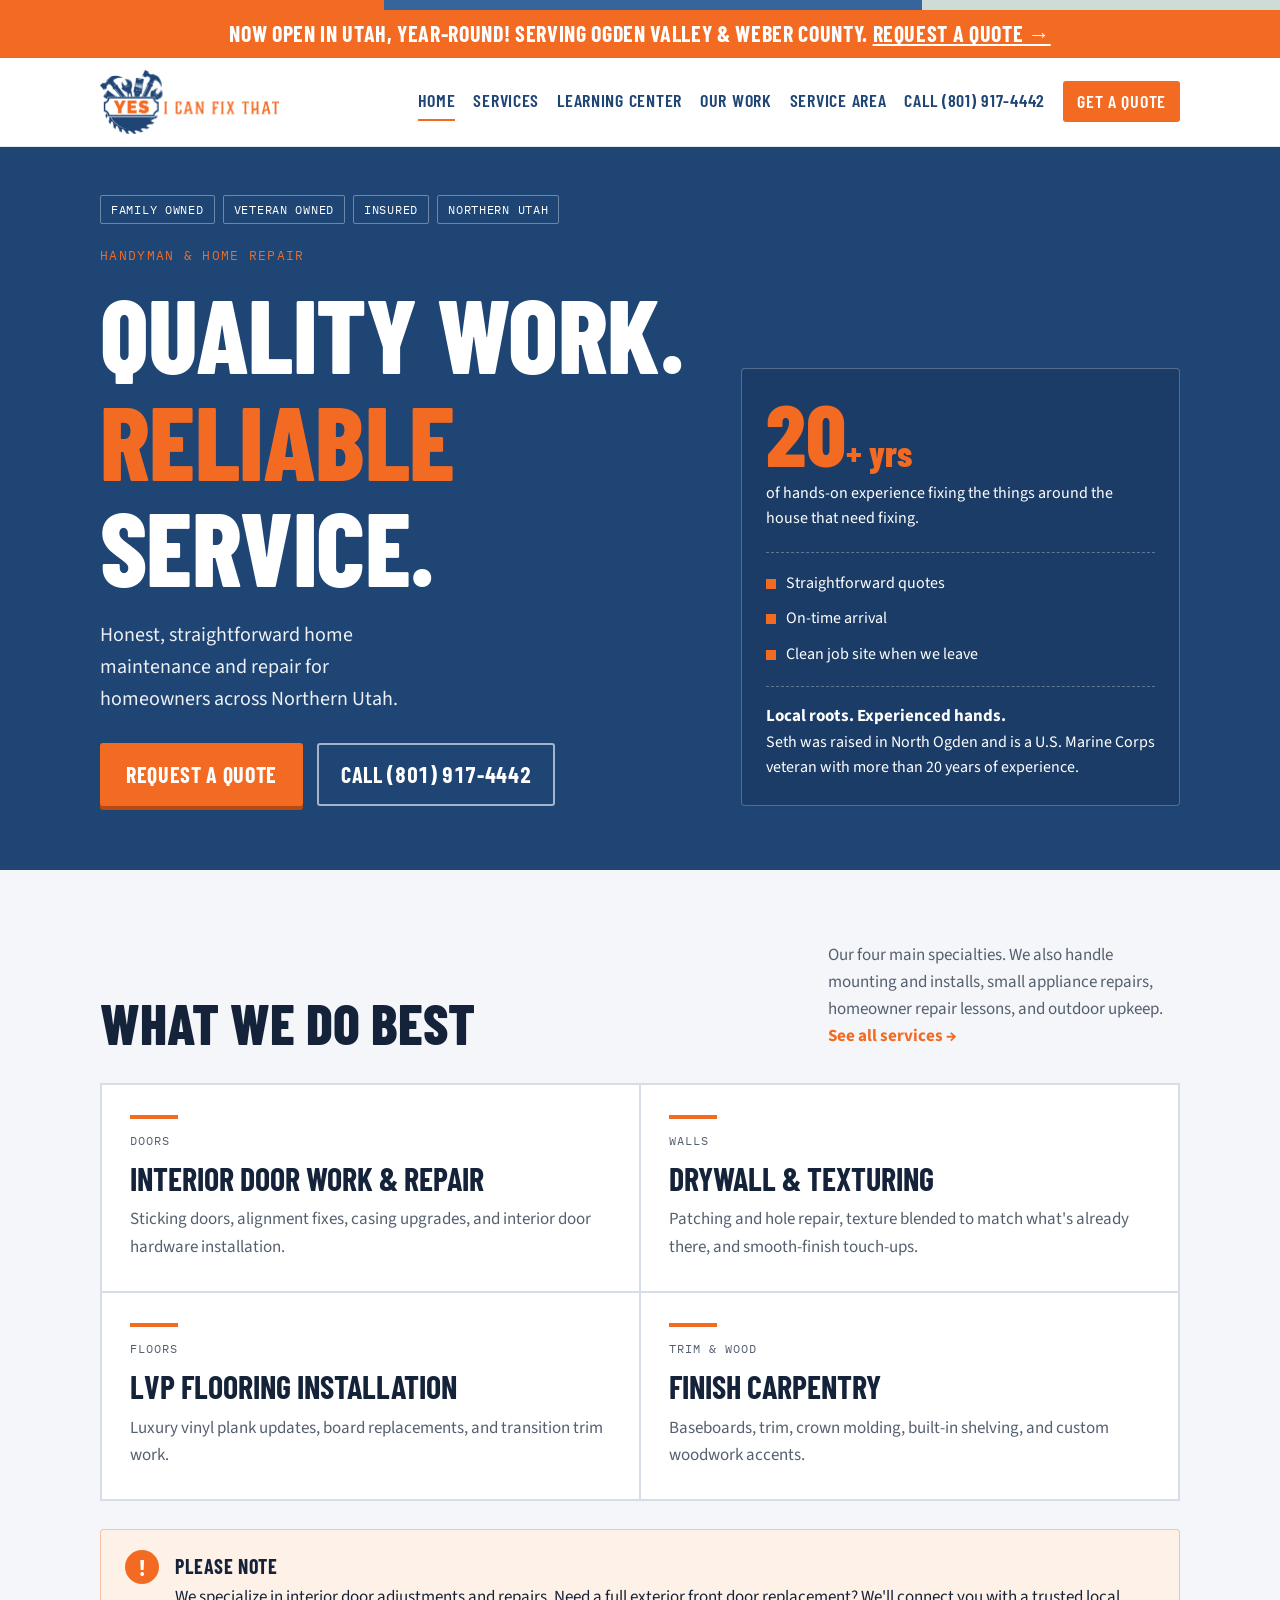
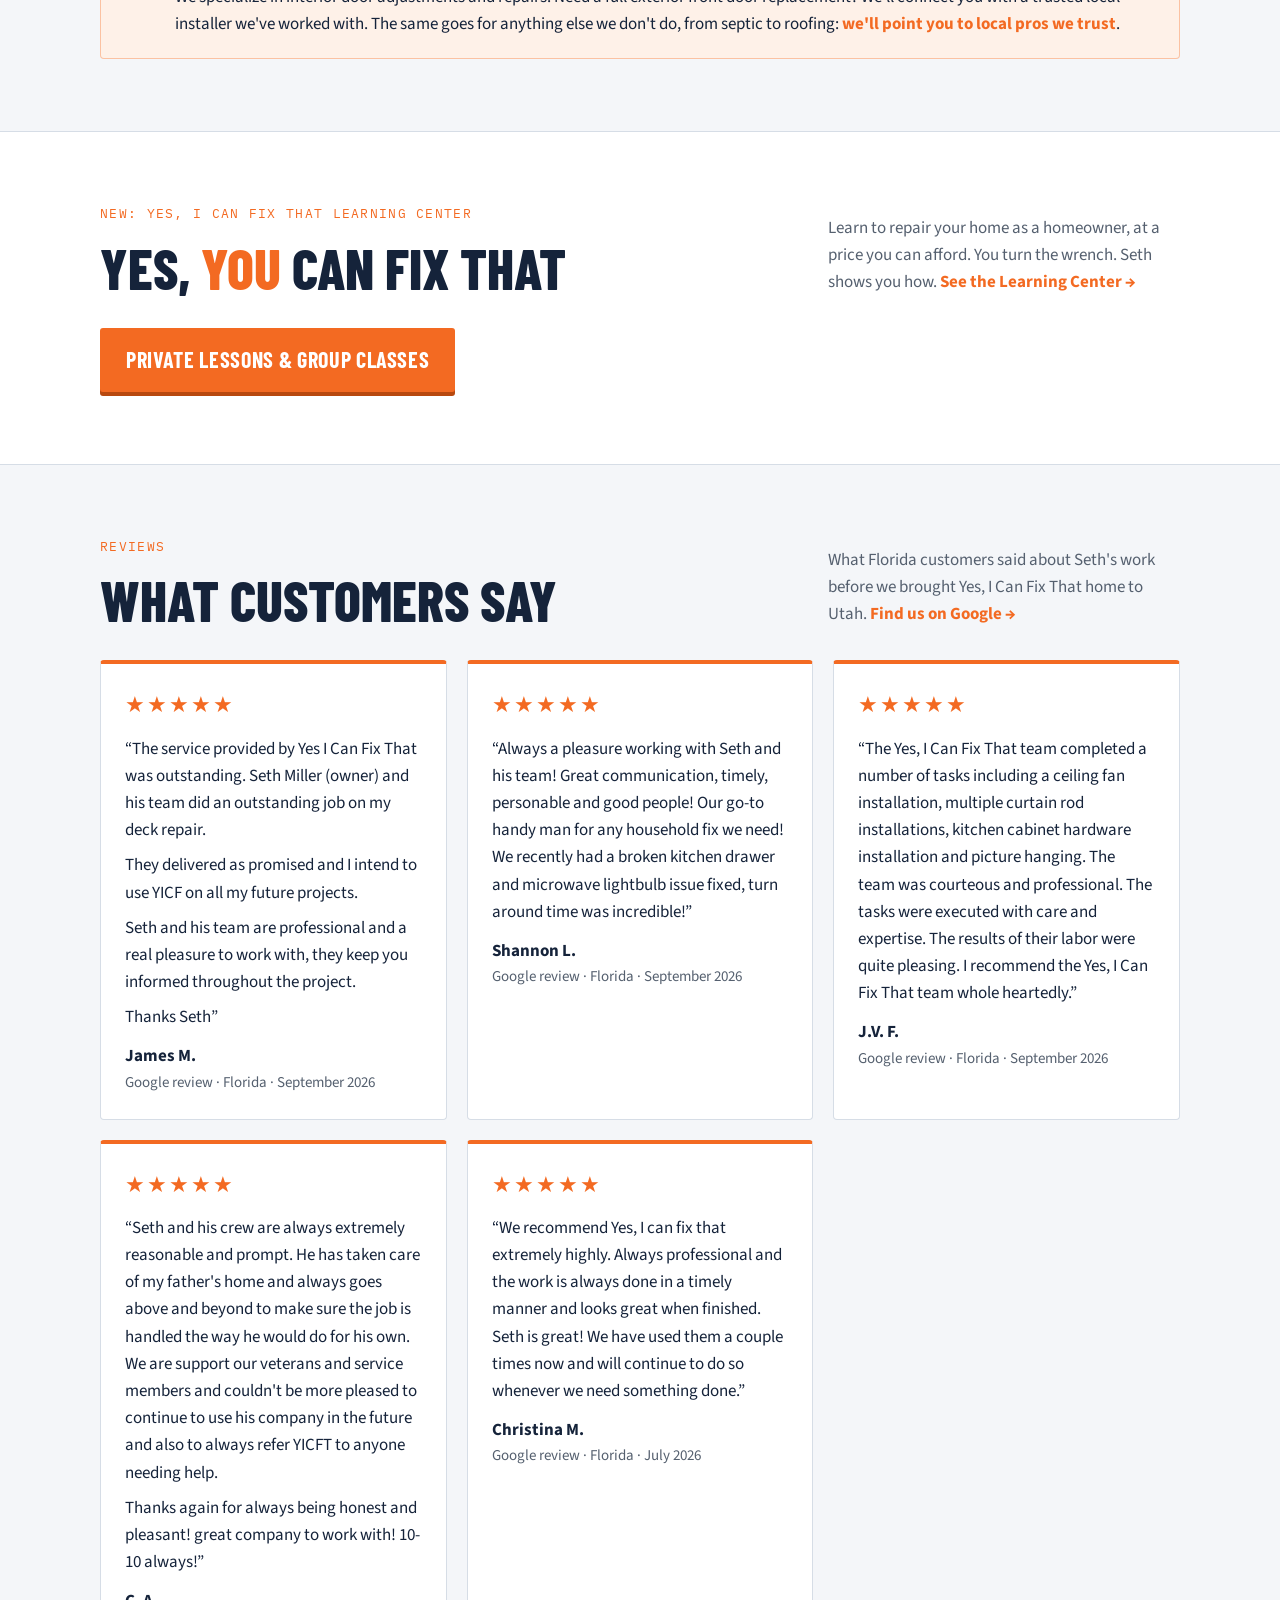
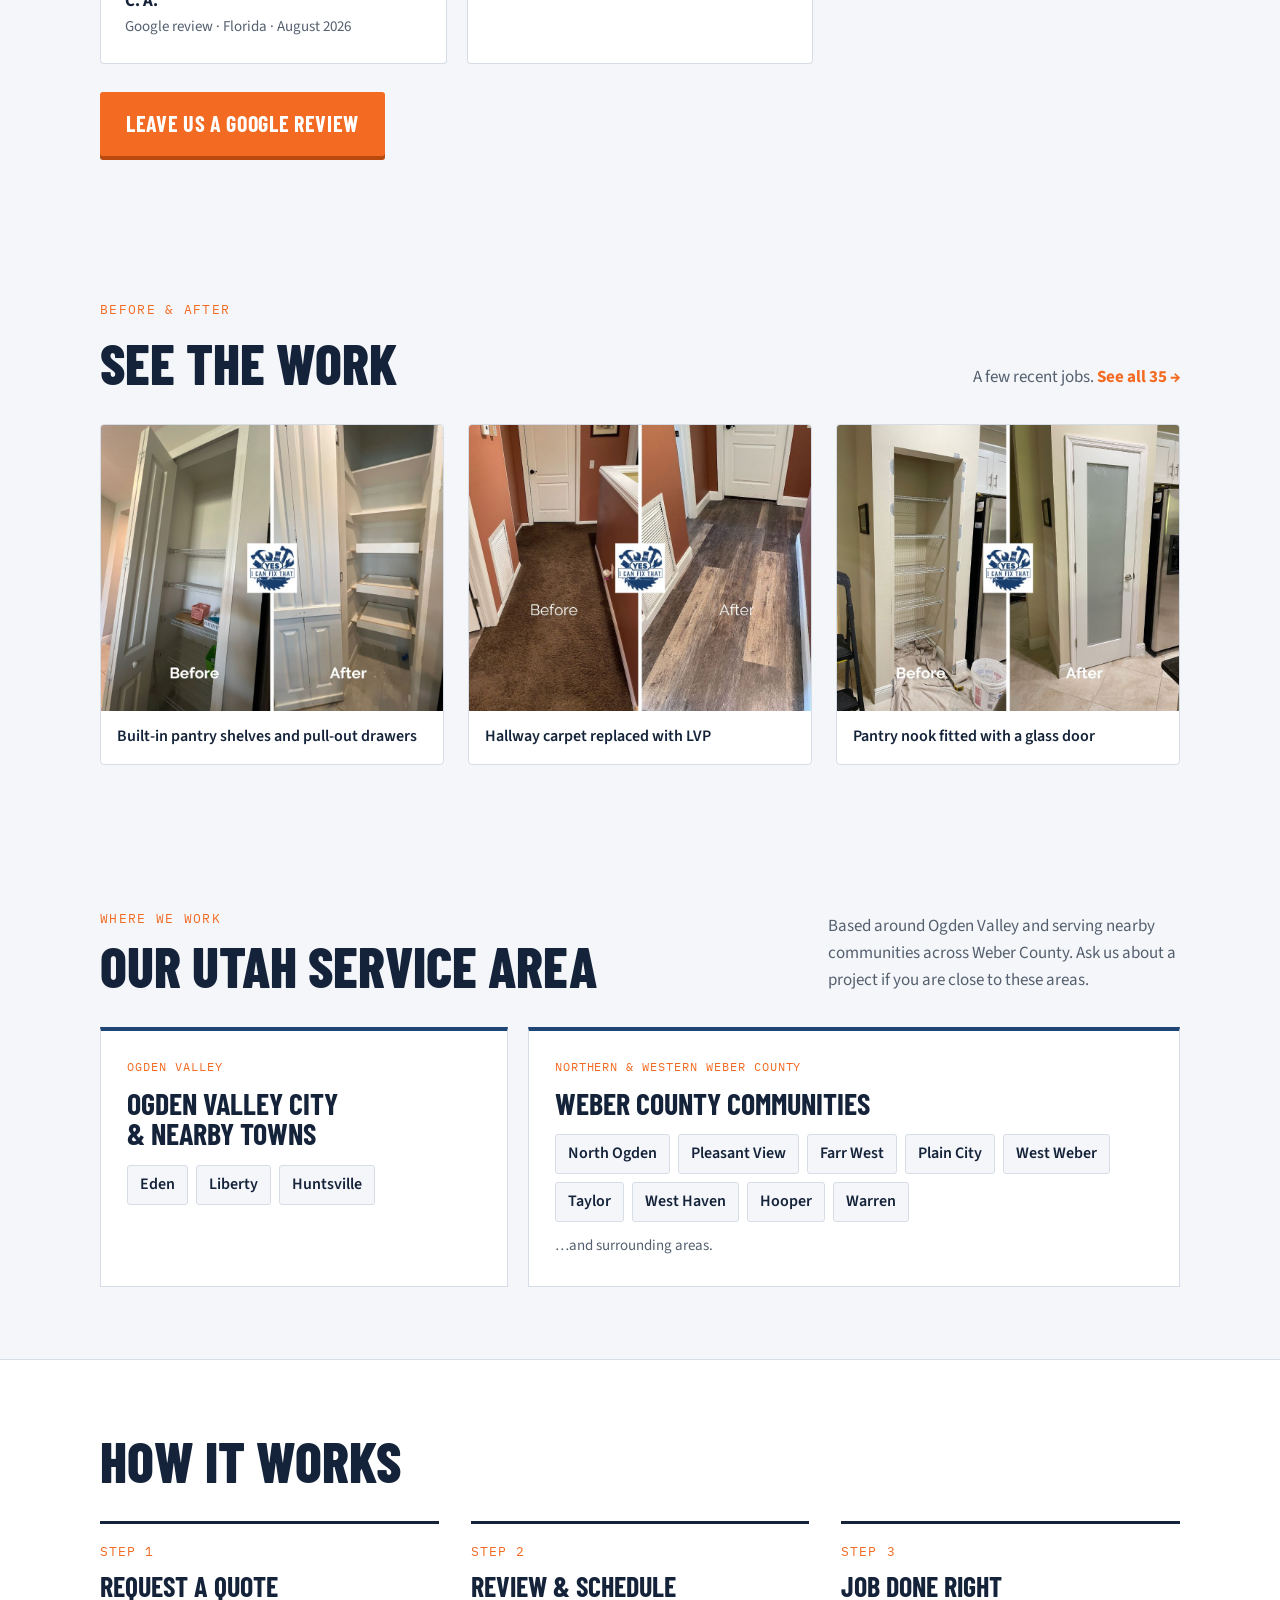
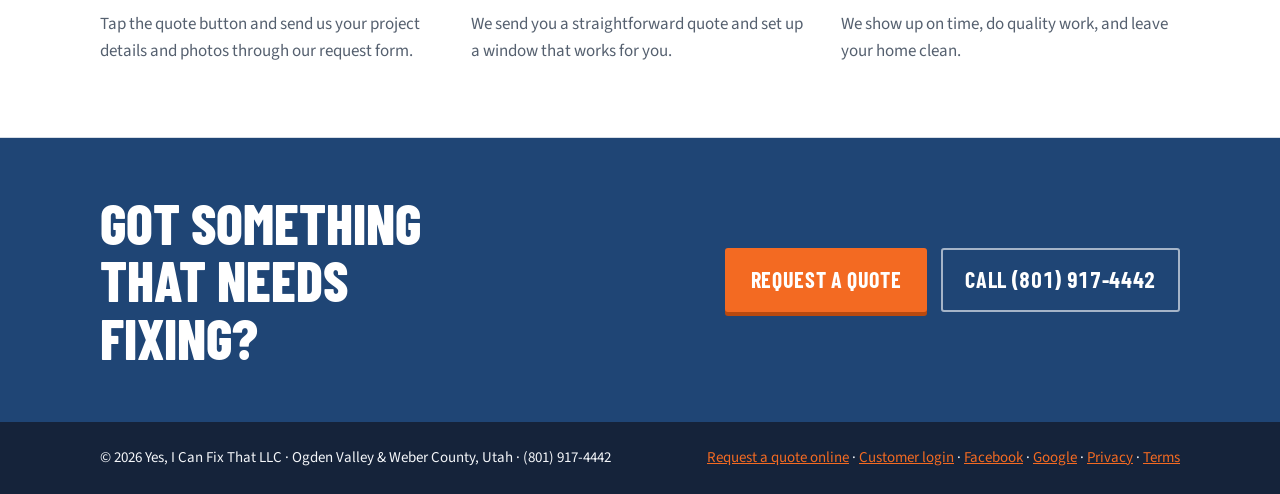
==== index.html @ e8a999c3 "Add files via upload" ====
<!doctype html>
<html lang="en">
<head>
<meta charset="utf-8">
<meta name="viewport" content="width=device-width, initial-scale=1, viewport-fit=cover">
<title>Yes, I Can Fix That | Handyman in Ogden Valley &amp; Weber County, Utah</title>
<meta name="description" content="Family and veteran-owned, insured handyman serving Ogden Valley and northern and western Weber County, Utah. Doors, drywall, LVP and tile, carpentry, installs and repairs. Call (801) 917-4442.">
<meta property="og:type" content="website">
<meta property="og:title" content="Yes, I Can Fix That | Handyman in Ogden Valley &amp; Weber County, Utah">
<meta property="og:description" content="Family and veteran-owned, insured handyman serving Ogden Valley and northern and western Weber County, Utah. Doors, drywall, LVP and tile, carpentry, installs and repairs. Call (801) 917-4442.">
<meta property="og:image" content="badge.png">
<meta name="theme-color" content="#1F4575">
<link rel="icon" type="image/png" href="favicon.png">
<link rel="apple-touch-icon" href="apple-touch-icon.png">
<link rel="preconnect" href="https://fonts.googleapis.com">
<link rel="preconnect" href="https://fonts.gstatic.com" crossorigin>
<link rel="stylesheet" href="https://fonts.googleapis.com/css2?family=Barlow+Condensed:wght@600;700;800&family=Source+Sans+3:wght@400;600;700&family=IBM+Plex+Mono:wght@500&display=swap">
<link rel="stylesheet" href="site.css">
<script type="application/ld+json">
{
  "@context": "https://schema.org",
  "@type": "HomeAndConstructionBusiness",
  "name": "Yes, I Can Fix That",
  "description": "Family and veteran-owned, insured handyman and home repair serving Ogden Valley and northern and western Weber County, Utah.",
  "telephone": "+1-801-917-4442",
  "logo": "logo.png",
  "sameAs": ["https://www.facebook.com/profile.php?id=61595063423377", "https://share.google/11J3XdHZNQQ4M2LdC"],
  "areaServed": ["Eden, UT","Liberty, UT","Huntsville, UT","North Ogden, UT","Pleasant View, UT","Farr West, UT","Plain City, UT","West Weber, UT","Taylor, UT","West Haven, UT","Hooper, UT","Warren, UT"]
}
</script>
</head>
<body>
<div class="tape" aria-hidden="true"></div>
<div class="announce" style="background:var(--accent);color:var(--accent-ink);text-align:center;font-family:var(--display);font-weight:700;letter-spacing:.03em;text-transform:uppercase;font-size:clamp(17px,2.4vw,22px);padding:10px 16px;line-height:1.25">
  Now open in Utah, year-round! Serving Ogden Valley &amp; Weber County. <a href="https://yesicanfixthat.github.io/office/request.html" style="color:inherit;white-space:nowrap">Request a quote &rarr;</a>
</div>

<div class="topbar">
  <div class="wrap">
    <a class="brand" href="index.html"><img src="logo.png" alt="Yes, I Can Fix That" width="720" height="258"></a>
    <nav class="nav" aria-label="Main">
      <a href="index.html" aria-current="page">Home</a>
      <a href="services.html">Services</a>
      <a href="learn.html">Learning Center</a>
      <a href="work.html">Our Work</a>
      <a href="#service-area">Service Area</a>
      <a href="tel:+18019174442">Call (801) 917-4442</a>
      <a class="nav-cta" href="https://yesicanfixthat.github.io/office/request.html">Get a Quote</a>
    </nav>
  </div>
</div>

<header class="hero">
  <div class="wrap">
    <div>
      <div class="badges">
        <span class="badge">Family Owned</span>
        <span class="badge">Veteran Owned</span>
        <span class="badge">Insured</span>
        <span class="badge">Northern Utah</span>
      </div>
      <div class="eyebrow">Handyman &amp; Home Repair</div>
      <h1>Quality work. <em>Reliable</em> service.</h1>
      <p class="lede">Honest, straightforward home maintenance and repair for homeowners across Northern Utah.</p>
      <div class="cta-row">
        <a href="https://yesicanfixthat.github.io/office/request.html" class="btn">Request a Quote</a>
        <a class="btn-ghost" href="tel:+18019174442">Call (801) 917-4442</a>
      </div>
    </div>
    <aside class="stat-card">
      <div class="big">20<small>+ yrs</small></div>
      <p>of hands-on experience fixing the things around the house that need fixing.</p>
      <ul>
        <li>Straightforward quotes</li>
        <li>On-time arrival</li>
        <li>Clean job site when we leave</li>
      </ul>
      <p class="bio"><strong>Local roots. Experienced hands.</strong>Seth was raised in North Ogden and is a U.S. Marine Corps veteran with more than 20 years of experience.</p>
    </aside>
  </div>
</header>

<section class="block">
  <div class="wrap">
    <div class="section-head">
      <h2>What we do best</h2>
      <p>Our four main specialties. We also handle mounting and installs, small appliance repairs, homeowner repair lessons, and outdoor upkeep. <a class="text-link" href="services.html">See all services &rarr;</a></p>
    </div>
    <div class="services">
      <article class="service">
        <span class="rule"></span>
        <span class="tag">Doors</span>
        <h3>Interior Door Work &amp; Repair</h3>
        <p>Sticking doors, alignment fixes, casing upgrades, and interior door hardware installation.</p>
      </article>
      <article class="service">
        <span class="rule"></span>
        <span class="tag">Walls</span>
        <h3>Drywall &amp; Texturing</h3>
        <p>Patching and hole repair, texture blended to match what's already there, and smooth-finish touch-ups.</p>
      </article>
      <article class="service">
        <span class="rule"></span>
        <span class="tag">Floors</span>
        <h3>LVP Flooring Installation</h3>
        <p>Luxury vinyl plank updates, board replacements, and transition trim work.</p>
      </article>
      <article class="service">
        <span class="rule"></span>
        <span class="tag">Trim &amp; Wood</span>
        <h3>Finish Carpentry</h3>
        <p>Baseboards, trim, crown molding, built-in shelving, and custom woodwork accents.</p>
      </article>
    </div>

    <div class="note">
      <span class="icon" aria-hidden="true">!</span>
      <div style="min-width:0">
        <strong>Please note</strong>
        We specialize in interior door adjustments and repairs. Need a full exterior front door replacement? We'll connect you with a trusted local installer we've worked with. The same goes for anything else we don't do, from septic to roofing: <a class="text-link" style="white-space:normal" href="services.html#trusted-pros">we'll point you to local pros we trust</a>.
      </div>
    </div>
  </div>
</section>

<section class="block steps-wrap">
  <div class="wrap">
    <div class="section-head">
      <div>
        <div class="eyebrow">New: Yes, I Can Fix That Learning Center</div>
        <h2>Yes, <span style="color:var(--accent)">you</span> can fix that</h2>
      </div>
      <p>Learn to repair your home as a homeowner, at a price you can afford. You turn the wrench. Seth shows you how. <a class="text-link" href="learn.html">See the Learning Center &rarr;</a></p>
    </div>
    <div class="cta-row" style="margin-top:0">
      <a href="learn.html" class="btn">Private Lessons &amp; Group Classes</a>
    </div>
  </div>
</section>

<section class="block" id="reviews">
  <style>
    .reviews{display:grid;grid-template-columns:repeat(auto-fit,minmax(300px,1fr));gap:20px}
    .review{background:var(--surface);border:1px solid var(--line);border-top:4px solid var(--accent);border-radius:4px;padding:24px;display:grid;gap:12px;align-content:start}
    .review .stars{color:var(--accent);font-size:22px;letter-spacing:2px}
    .review blockquote{margin:0;display:grid;gap:8px}
    .review .who{font-weight:700}
    .review .who span{display:block;font-weight:400;font-size:15px;color:var(--muted)}
  </style>
  <div class="wrap">
    <div class="section-head">
      <div>
        <div class="eyebrow">Reviews</div>
        <h2>What customers say</h2>
      </div>
      <p>What Florida customers said about Seth's work before we brought Yes, I Can Fix That home to Utah. <a class="text-link" style="white-space:normal" href="https://share.google/11J3XdHZNQQ4M2LdC" target="_blank" rel="noopener">Find us on Google &rarr;</a></p>
    </div>
    <div class="reviews">
      <article class="review">
        <div class="stars" role="img" aria-label="5 out of 5 stars">&#9733;&#9733;&#9733;&#9733;&#9733;</div>
        <blockquote>
          <p>&ldquo;The service provided by Yes I Can Fix That was outstanding. Seth Miller (owner) and his team did an outstanding job on my deck repair.</p>
          <p>They delivered as promised and I intend to use YICF on all my future projects.</p>
          <p>Seth and his team are professional and a real pleasure to work with, they keep you informed throughout the project.</p>
          <p>Thanks Seth&rdquo;</p>
        </blockquote>
        <div class="who">James M.<span>Google review &middot; Florida &middot; September 2026</span></div>
      </article>
      <article class="review">
        <div class="stars" role="img" aria-label="5 out of 5 stars">&#9733;&#9733;&#9733;&#9733;&#9733;</div>
        <blockquote>
          <p>&ldquo;Always a pleasure working with Seth and his team! Great communication, timely, personable and good people! Our go-to handy man for any household fix we need! We recently had a broken kitchen drawer and microwave lightbulb issue fixed, turn around time was incredible!&rdquo;</p>
        </blockquote>
        <div class="who">Shannon L.<span>Google review &middot; Florida &middot; September 2026</span></div>
      </article>
      <article class="review">
        <div class="stars" role="img" aria-label="5 out of 5 stars">&#9733;&#9733;&#9733;&#9733;&#9733;</div>
        <blockquote>
          <p>&ldquo;The Yes, I Can Fix That team completed a number of tasks including a ceiling fan installation, multiple curtain rod installations, kitchen cabinet hardware installation and picture hanging. The team was courteous and professional. The tasks were executed with care and expertise. The results of their labor were quite pleasing. I recommend the Yes, I Can Fix That team whole heartedly.&rdquo;</p>
        </blockquote>
        <div class="who">J.V. F.<span>Google review &middot; Florida &middot; September 2026</span></div>
      </article>
      <article class="review">
        <div class="stars" role="img" aria-label="5 out of 5 stars">&#9733;&#9733;&#9733;&#9733;&#9733;</div>
        <blockquote>
          <p>&ldquo;Seth and his crew are always extremely reasonable and prompt. He has taken care of my father's home and always goes above and beyond to make sure the job is handled the way he would do for his own. We are support our veterans and service members and couldn't be more pleased to continue to use his company in the future and also to always refer YICFT to anyone needing help.</p>
          <p>Thanks again for always being honest and pleasant! great company to work with! 10-10 always!&rdquo;</p>
        </blockquote>
        <div class="who">C. A.<span>Google review &middot; Florida &middot; August 2026</span></div>
      </article>
      <article class="review">
        <div class="stars" role="img" aria-label="5 out of 5 stars">&#9733;&#9733;&#9733;&#9733;&#9733;</div>
        <blockquote>
          <p>&ldquo;We recommend Yes, I can fix that extremely highly. Always professional and the work is always done in a timely manner and looks great when finished. Seth is great! We have used them a couple times now and will continue to do so whenever we need something done.&rdquo;</p>
        </blockquote>
        <div class="who">Christina M.<span>Google review &middot; Florida &middot; July 2026</span></div>
      </article>
    </div>
    <div class="cta-row"><a class="btn" href="https://g.page/r/CeSg-DtFi0_ZEAI/review" target="_blank" rel="noopener">Leave us a Google review</a></div>
  </div>
</section>

<section class="block work-teaser">
  <div class="wrap">
    <div class="section-head">
      <div>
        <div class="eyebrow">Before &amp; after</div>
        <h2>See the work</h2>
      </div>
      <p>A few recent jobs. <a class="text-link" href="work.html">See all 35 &rarr;</a></p>
    </div>
    <div class="gallery gallery-3">
      <figure class="job"><a href="work.html"><img src="job-14.jpg" alt="Before and after: wire pantry shelves replaced with built-in wood shelves and pull-out drawers" width="940" height="788" loading="lazy"></a><figcaption>Built-in pantry shelves and pull-out drawers</figcaption></figure>
      <figure class="job"><a href="work.html"><img src="job-27.jpg" alt="Before and after: worn hallway carpet replaced with LVP flooring" width="940" height="788" loading="lazy"></a><figcaption>Hallway carpet replaced with LVP</figcaption></figure>
      <figure class="job"><a href="work.html"><img src="job-28.jpg" alt="Before and after: open pantry nook fitted with a frosted glass door" width="940" height="788" loading="lazy"></a><figcaption>Pantry nook fitted with a glass door</figcaption></figure>
    </div>
  </div>
</section>

<section class="block area" id="service-area">
  <div class="wrap">
    <div class="section-head">
      <div>
        <div class="eyebrow">Where we work</div>
        <h2>Our Utah service area</h2>
      </div>
      <p>Based around Ogden Valley and serving nearby communities across Weber County. Ask us about a project if you are close to these areas.</p>
    </div>
    <div class="regions">
      <article class="region">
        <span class="tag">Ogden Valley</span>
        <h3>Ogden Valley City &amp; nearby towns</h3>
        <ul class="towns">
          <li>Eden</li><li>Liberty</li><li>Huntsville</li>
        </ul>
      </article>
      <article class="region">
        <span class="tag">Northern &amp; Western Weber County</span>
        <h3>Weber County communities</h3>
        <ul class="towns">
          <li>North Ogden</li><li>Pleasant View</li><li>Farr West</li><li>Plain City</li><li>West Weber</li><li>Taylor</li><li>West Haven</li><li>Hooper</li><li>Warren</li>
        </ul>
        <p class="more">&hellip;and surrounding areas.</p>
      </article>
    </div>
  </div>
</section>

<section class="block steps-wrap">
  <div class="wrap">
    <div class="section-head">
      <h2>How it works</h2>
    </div>
    <ol class="steps">
      <li>
        <h3>Request a quote</h3>
        <p>Tap the quote button and send us your project details and photos through our request form.</p>
      </li>
      <li>
        <h3>Review &amp; schedule</h3>
        <p>We send you a straightforward quote and set up a window that works for you.</p>
      </li>
      <li>
        <h3>Job done right</h3>
        <p>We show up on time, do quality work, and leave your home clean.</p>
      </li>
    </ol>
  </div>
</section>

<section class="closer">
  <div class="wrap">
    <h2>Got something that needs fixing?</h2>
    <div class="cta-row" style="margin-top:0">
      <a href="https://yesicanfixthat.github.io/office/request.html" class="btn">Request a Quote</a>
      <a class="btn-ghost" href="tel:+18019174442">Call (801) 917-4442</a>
    </div>
  </div>
</section>

<footer>
  <div class="wrap">
    <span>&copy; <span data-year>2026</span> Yes, I Can Fix That LLC &middot; Ogden Valley &amp; Weber County, Utah &middot; (801) 917-4442</span>
    <span><a href="https://yesicanfixthat.github.io/office/request.html">Request a quote online</a> &middot; <a href="https://yesicanfixthat.github.io/office/portal.html">Customer login</a> &middot; <a href="https://www.facebook.com/profile.php?id=61595063423377" target="_blank" rel="noopener">Facebook</a> &middot; <a href="https://share.google/11J3XdHZNQQ4M2LdC" target="_blank" rel="noopener">Google</a> &middot; <a href="privacy.html">Privacy</a> &middot; <a href="terms.html">Terms</a></span>
  </div>
</footer>
<script src="site.js" defer></script>
</body>
</html>
---- site.css ----
/* Yes, I Can Fix That — site styles
   Brand colors: navy #1F4575, orange #F36A22, mid blue #36649D, sage #CEDBD7 */
html { -webkit-text-size-adjust: 100%; }
body { margin: 0; }
img { max-width: 100%; }
[hidden] { display: none !important; }
:root { padding-top: env(safe-area-inset-top, 0px); padding-bottom: env(safe-area-inset-bottom, 0px); }
  :root {
    --bg: #F4F6F9;
    --surface: #FFFFFF;
    --ink: #15233A;
    --muted: #55606F;
    --line: #D6DDE6;
    --spruce: #1F4575;
    --spruce-ink: #FFFFFF;
    --accent: #F36A22;
    --accent-ink: #FFFFFF;
    --tape: #CEDBD7;
    --mid: #36649D;
    --note-bg: #FEF1E8;
    --edge: #1F4575;
    --display: "Barlow Condensed", "Arial Narrow", Arial, sans-serif;
    --body: "Source Sans 3", "Segoe UI", Arial, sans-serif;
    --mono: "IBM Plex Mono", ui-monospace, Menlo, monospace;
  }
  @media (prefers-color-scheme: dark) {
    :root:not([data-theme="light"]) {
      color-scheme: dark;
      --bg: #0F1827; --surface: #16223A; --ink: #E8EDF4; --muted: #A2AEBF;
      --line: #283854; --spruce: #17355C; --spruce-ink: #F4F7FB;
      --accent: #F5813F; --note-bg: #2A1E17; --edge: #F5813F;
    }
  }
  :root[data-theme="dark"] {
    color-scheme: dark;
    --bg: #0F1827; --surface: #16223A; --ink: #E8EDF4; --muted: #A2AEBF;
    --line: #283854; --spruce: #17355C; --spruce-ink: #F4F7FB;
    --accent: #F5813F; --note-bg: #2A1E17; --edge: #F5813F;
  }

  * { box-sizing: border-box; }
  body { background: var(--bg); color: var(--ink); font-family: var(--body); font-size: 17px; line-height: 1.6; }
  .wrap { max-width: 1120px; margin-inline: auto; padding-inline: 20px; }
  h1, h2, h3 { font-family: var(--display); line-height: 1.02; margin: 0; text-wrap: balance; }
  p { margin: 0; }
  a { color: inherit; }
  a:focus-visible, .btn:focus-visible { outline: 3px solid var(--accent); outline-offset: 3px; }

  /* Tape measure strip */
  .tape {
    height: 10px;
    background: linear-gradient(90deg, var(--accent) 0 30%, var(--mid) 30% 72%, var(--tape) 72% 100%);
  }

  /* Top bar */
  .topbar { background: var(--spruce); color: var(--spruce-ink); }
  .topbar .wrap { display: flex; align-items: center; justify-content: space-between; gap: 16px; padding-block: 14px; flex-wrap: wrap; }
  .brand { font-family: var(--display); font-weight: 800; font-size: 26px; letter-spacing: .01em; text-transform: uppercase; }
  .brand span { color: var(--accent); }
  .badges { display: flex; gap: 8px; flex-wrap: wrap; }
  .badge { font-family: var(--mono); font-size: 12px; letter-spacing: .06em; text-transform: uppercase; border: 1px solid color-mix(in srgb, var(--spruce-ink) 35%, transparent); padding: 4px 10px; border-radius: 2px; }

  /* Hero */
  .hero { background: var(--spruce); color: var(--spruce-ink); padding-block: 48px 64px; }
  .hero .wrap { display: grid; grid-template-columns: 1.35fr 1fr; gap: 48px; align-items: end; }
  .eyebrow { font-family: var(--mono); font-size: 13px; letter-spacing: .1em; text-transform: uppercase; color: var(--accent); margin-bottom: 14px; }
  .hero h1 { font-size: clamp(52px, 9vw, 104px); font-weight: 800; text-transform: uppercase; letter-spacing: -.005em; }
  .hero h1 em { font-style: normal; color: var(--accent); }
  .hero .lede { font-size: 20px; max-width: 34ch; margin-top: 20px; opacity: .92; }
  .cta-row { display: flex; gap: 14px; flex-wrap: wrap; margin-top: 28px; align-items: center; }
  .btn { display: inline-block; background: var(--accent); color: var(--accent-ink); font-family: var(--display); font-weight: 700; font-size: 22px; letter-spacing: .03em; text-transform: uppercase; padding: 14px 26px; text-decoration: none; border-radius: 3px; box-shadow: 0 4px 0 #B8490F; transition: transform .12s, box-shadow .12s; }
  .btn:hover { transform: translateY(2px); box-shadow: 0 2px 0 #B8490F; }
  .cta-note { font-size: 15px; opacity: .8; }

  .stat-card { border: 1px solid color-mix(in srgb, var(--spruce-ink) 25%, transparent); padding: 24px; border-radius: 4px; background: color-mix(in srgb, #000 12%, transparent); }
  .stat-card .big { font-family: var(--display); font-size: 88px; font-weight: 800; line-height: .9; color: var(--accent); }
  .stat-card .big small { font-size: 36px; }
  .stat-card p { margin-top: 8px; font-size: 16px; }
  .stat-card ul { list-style: none; padding: 0; margin: 20px 0 0; display: grid; gap: 10px; border-top: 1px dashed color-mix(in srgb, var(--spruce-ink) 30%, transparent); padding-top: 18px; }
  .stat-card li { display: flex; gap: 10px; align-items: baseline; font-size: 16px; }
  .stat-card li::before { content: ""; width: 10px; height: 10px; background: var(--accent); flex: none; transform: translateY(1px); }

  /* Sections */
  section.block { padding-block: 72px; }
  .section-head { display: flex; justify-content: space-between; align-items: end; gap: 24px; flex-wrap: wrap; margin-bottom: 32px; }
  .section-head h2 { font-size: clamp(38px, 5vw, 56px); font-weight: 800; text-transform: uppercase; }
  .section-head p { color: var(--muted); max-width: 44ch; }

  .services { display: grid; grid-template-columns: repeat(2, 1fr); gap: 2px; background: var(--line); border: 2px solid var(--line); }
  .service { background: var(--surface); padding: 30px 28px; display: grid; gap: 12px; align-content: start; }
  .service .tag { font-family: var(--mono); font-size: 12px; letter-spacing: .08em; text-transform: uppercase; color: var(--muted); }
  .service h3 { font-size: 32px; font-weight: 700; text-transform: uppercase; }
  .service p { color: var(--muted); }
  .service .rule { height: 4px; width: 48px; background: var(--accent); }

  .note { margin-top: 28px; display: flex; gap: 16px; align-items: flex-start; background: var(--note-bg); padding: 20px 24px; border-radius: 4px; border: 1px solid color-mix(in srgb, var(--accent) 35%, transparent); }
  .note strong { font-family: var(--display); font-size: 20px; text-transform: uppercase; letter-spacing: .03em; display: block; margin-bottom: 2px; }
  .note .icon { flex: none; width: 34px; height: 34px; border-radius: 50%; background: var(--accent); color: var(--accent-ink); display: grid; place-items: center; font-family: var(--display); font-weight: 800; font-size: 22px; }

  /* Service area */
  .area { padding-top: 0; }
  .area .eyebrow { margin-bottom: 8px; }
  .regions { display: grid; grid-template-columns: 1fr 1.6fr; gap: 20px; }
  .region { background: var(--surface); border: 1px solid var(--line); border-top: 4px solid var(--edge); padding: 26px 26px 28px; display: grid; gap: 12px; align-content: start; }
  .region .tag { font-family: var(--mono); font-size: 12px; letter-spacing: .08em; text-transform: uppercase; color: var(--accent); }
  .region h3 { font-size: 30px; font-weight: 700; text-transform: uppercase; }
  .towns { list-style: none; padding: 0; margin: 4px 0 0; display: flex; flex-wrap: wrap; gap: 8px; }
  .towns li { font-weight: 600; font-size: 16px; padding: 6px 12px; border: 1px solid var(--line); background: var(--bg); border-radius: 3px; }
  .region .more { color: var(--muted); font-size: 15px; }
  @media (max-width: 820px) { .regions { grid-template-columns: 1fr; } }

  /* Steps */
  .steps-wrap { background: var(--surface); border-block: 1px solid var(--line); }
  .steps { list-style: none; padding: 0; margin: 0; display: grid; grid-template-columns: repeat(3, 1fr); gap: 32px; counter-reset: step; }
  .steps li { counter-increment: step; display: grid; gap: 10px; align-content: start; border-top: 3px solid var(--ink); padding-top: 18px; }
  .steps li::before { content: "Step " counter(step); font-family: var(--mono); font-size: 13px; letter-spacing: .08em; text-transform: uppercase; color: var(--accent); }
  .steps h3 { font-size: 28px; font-weight: 700; text-transform: uppercase; }
  .steps p { color: var(--muted); }

  /* Closing CTA */
  .closer { background: var(--spruce); color: var(--spruce-ink); }
  .closer .wrap { display: flex; justify-content: space-between; align-items: center; gap: 24px; flex-wrap: wrap; padding-block: 56px; }
  .closer h2 { font-size: clamp(36px, 5vw, 56px); font-weight: 800; text-transform: uppercase; max-width: 16ch; }

  footer { background: var(--ink); color: var(--bg); font-size: 15px; }
  footer .wrap { display: flex; justify-content: space-between; gap: 16px; flex-wrap: wrap; padding-block: 24px; }
  footer a { color: var(--accent); }

  @media (max-width: 820px) {
    .hero .wrap { grid-template-columns: 1fr; gap: 32px; }
    .services { grid-template-columns: 1fr; }
    .steps { grid-template-columns: 1fr; gap: 28px; }
    section.block { padding-block: 52px; }
  }
  @media (prefers-reduced-motion: reduce) { .btn { transition: none; } }

  /* Nav */
  .brand { text-decoration: none; color: var(--spruce-ink); }
  .nav { display: flex; gap: 6px 22px; align-items: center; flex-wrap: wrap; font-family: var(--display); font-weight: 600; font-size: 19px; letter-spacing: .04em; text-transform: uppercase; }
  .nav a { text-decoration: none; opacity: .85; padding-block: 4px; border-bottom: 2px solid transparent; }
  .nav a:hover, .nav a[aria-current="page"] { opacity: 1; border-bottom-color: var(--accent); }
  .nav .nav-cta { background: var(--accent); color: var(--accent-ink); opacity: 1; padding: 6px 14px; border-radius: 3px; border-bottom: 0; }
  .hero .badges { margin-bottom: 22px; }
  .text-link { color: var(--accent); font-weight: 700; text-decoration: none; white-space: nowrap; }
  .text-link:hover { text-decoration: underline; }
  @media (max-width: 560px) { .nav { font-size: 17px; gap: 4px 16px; } }

  /* Services page */
  .page-hero { background: var(--spruce); color: var(--spruce-ink); padding-block: 44px 52px; }
  .page-hero h1 { font-size: clamp(48px, 8vw, 88px); font-weight: 800; text-transform: uppercase; }
  .page-hero .lede { font-size: 19px; max-width: 52ch; margin-top: 16px; opacity: .92; }
  .jump { display: flex; flex-wrap: wrap; gap: 10px; margin-top: 26px; }
  .jump a { font-family: var(--mono); font-size: 13px; letter-spacing: .06em; text-transform: uppercase; text-decoration: none; padding: 7px 12px; border: 1px solid color-mix(in srgb, var(--spruce-ink) 35%, transparent); border-radius: 3px; }
  .jump a:hover { border-color: var(--accent); color: var(--accent); }

  .svc { display: grid; grid-template-columns: 220px 1fr; gap: 40px; padding-block: 48px; border-bottom: 1px solid var(--line); scroll-margin-top: 16px; }
  .svc:last-of-type { border-bottom: 0; }
  .svc-label { display: grid; gap: 8px; align-content: start; }
  .svc-label .num { font-family: var(--display); font-weight: 800; font-size: 44px; text-transform: uppercase; line-height: .9; color: var(--accent); }
  .svc-label .tag { font-family: var(--mono); font-size: 12px; letter-spacing: .08em; text-transform: uppercase; color: var(--muted); }
  .svc-body { display: grid; gap: 16px; }
  .svc-body h2 { font-size: clamp(34px, 4.5vw, 48px); font-weight: 800; text-transform: uppercase; }
  .svc-body > p { color: var(--muted); max-width: 60ch; font-size: 18px; }
  .checklist { list-style: none; padding: 0; margin: 4px 0 0; display: grid; grid-template-columns: repeat(2, minmax(0, 1fr)); gap: 10px 28px; }
  .checklist li { display: flex; gap: 12px; align-items: baseline; padding-block: 10px; border-top: 1px dashed var(--line); font-weight: 600; }
  .checklist li::before { content: ""; width: 10px; height: 10px; background: var(--accent); flex: none; transform: translateY(1px); }
  .svc-cta { justify-self: start; margin-top: 6px; }
  .svc-cta a { color: var(--accent); font-weight: 700; text-decoration: none; }
  .svc-cta a:hover { text-decoration: underline; }
  @media (max-width: 820px) {
    .svc { grid-template-columns: 1fr; gap: 16px; padding-block: 40px; }
    .svc-label { grid-auto-flow: column; justify-content: start; align-items: baseline; gap: 14px; }
    .svc-label .num { font-size: 36px; }
    .checklist { grid-template-columns: 1fr; }
  }
  .pill { justify-self: start; font-family: var(--mono); font-size: 11px; letter-spacing: .08em; text-transform: uppercase; background: var(--spruce); color: var(--spruce-ink); padding: 4px 8px; border-radius: 2px; }

  .btn-ghost { display: inline-block; font-family: var(--display); font-weight: 700; font-size: 22px; letter-spacing: .03em; text-transform: uppercase; padding: 12px 22px; border: 2px solid color-mix(in srgb, var(--spruce-ink) 60%, transparent); border-radius: 3px; text-decoration: none; color: var(--spruce-ink); font-variant-numeric: tabular-nums; }
  .btn-ghost:hover { border-color: var(--accent); }
  .stat-card .bio { margin-top: 18px; padding-top: 16px; border-top: 1px dashed color-mix(in srgb, var(--spruce-ink) 30%, transparent); font-size: 16px; }
  .stat-card .bio strong { display: block; font-size: 17px; }

  /* White brand header (fixed white in both themes so the logo reads) */
  .topbar { background: #FFFFFF; color: #1F4575; border-bottom: 1px solid #E3E8EF; }
  .topbar .wrap { padding-block: 12px; }
  .brand img { display: block; height: 64px; width: auto; max-width: 100%; }
  .topbar .nav a { color: #1F4575; opacity: 1; }
  .topbar .nav a:hover, .topbar .nav a[aria-current="page"] { border-bottom-color: #F36A22; }
  .topbar .nav .nav-cta { background: #F36A22; color: #FFFFFF; }
  @media (max-width: 560px) { .brand img { height: 48px; } }

  /* Our Work gallery */
  .work-main { padding-block: 40px 72px; }
  .filters { display: flex; flex-wrap: wrap; gap: 8px; margin-bottom: 28px; }
  .filter { font-family: var(--display); font-weight: 600; font-size: 18px; letter-spacing: .03em; text-transform: uppercase; padding: 8px 14px; border: 1px solid var(--line); background: var(--surface); color: var(--ink); border-radius: 3px; cursor: pointer; }
  .filter:hover { border-color: var(--accent); }
  .filter[aria-pressed="true"] { background: var(--spruce); border-color: var(--spruce); color: var(--spruce-ink); }
  .filter:focus-visible, .job-open:focus-visible { outline: 3px solid var(--accent); outline-offset: 3px; }
  .gallery { display: grid; grid-template-columns: repeat(auto-fill, minmax(300px, 1fr)); gap: 24px; }
  .gallery-3 { grid-template-columns: repeat(3, minmax(0, 1fr)); }
  .job { margin: 0; background: var(--surface); border: 1px solid var(--line); border-radius: 4px; overflow: hidden; display: grid; }
  .job img { display: block; width: 100%; height: auto; }
  .job-open { all: unset; cursor: zoom-in; display: block; }
  .job figcaption { padding: 14px 16px 16px; font-weight: 600; font-size: 16px; line-height: 1.4; display: grid; gap: 4px; }
  .job-tag { font-family: var(--mono); font-weight: 500; font-size: 11px; letter-spacing: .08em; text-transform: uppercase; color: var(--accent); }
  .work-teaser { padding-top: 0; }
  .viewer { border: 0; padding: 0; background: transparent; max-width: min(1100px, 94vw); }
  .viewer::backdrop { background: rgba(10, 18, 30, .85); }
  .viewer img { display: block; max-width: 100%; max-height: 82vh; margin: auto; border-radius: 4px; }
  .viewer p { color: #fff; text-align: center; font-weight: 600; margin-top: 12px; }
  .viewer-close { position: absolute; top: 6px; right: 10px; width: 40px; height: 40px; border-radius: 50%; border: 0; background: #F36A22; color: #fff; font-size: 26px; line-height: 1; cursor: pointer; }
  .viewer form { margin: 0; }
  @media (max-width: 820px) { .gallery-3 { grid-template-columns: 1fr; } }
  .job img { aspect-ratio: 940 / 788; object-fit: cover; object-position: center; }
  .viewer img { aspect-ratio: auto; object-fit: contain; }
  .nav { gap: 6px 18px; font-size: 18px; }
  @media (min-width: 1100px) { .topbar .wrap { flex-wrap: nowrap; } }
  .job-tall { grid-row: span 2; }
  .job-tall img { aspect-ratio: 940 / 1584; }
  #gallery { grid-auto-flow: dense; }
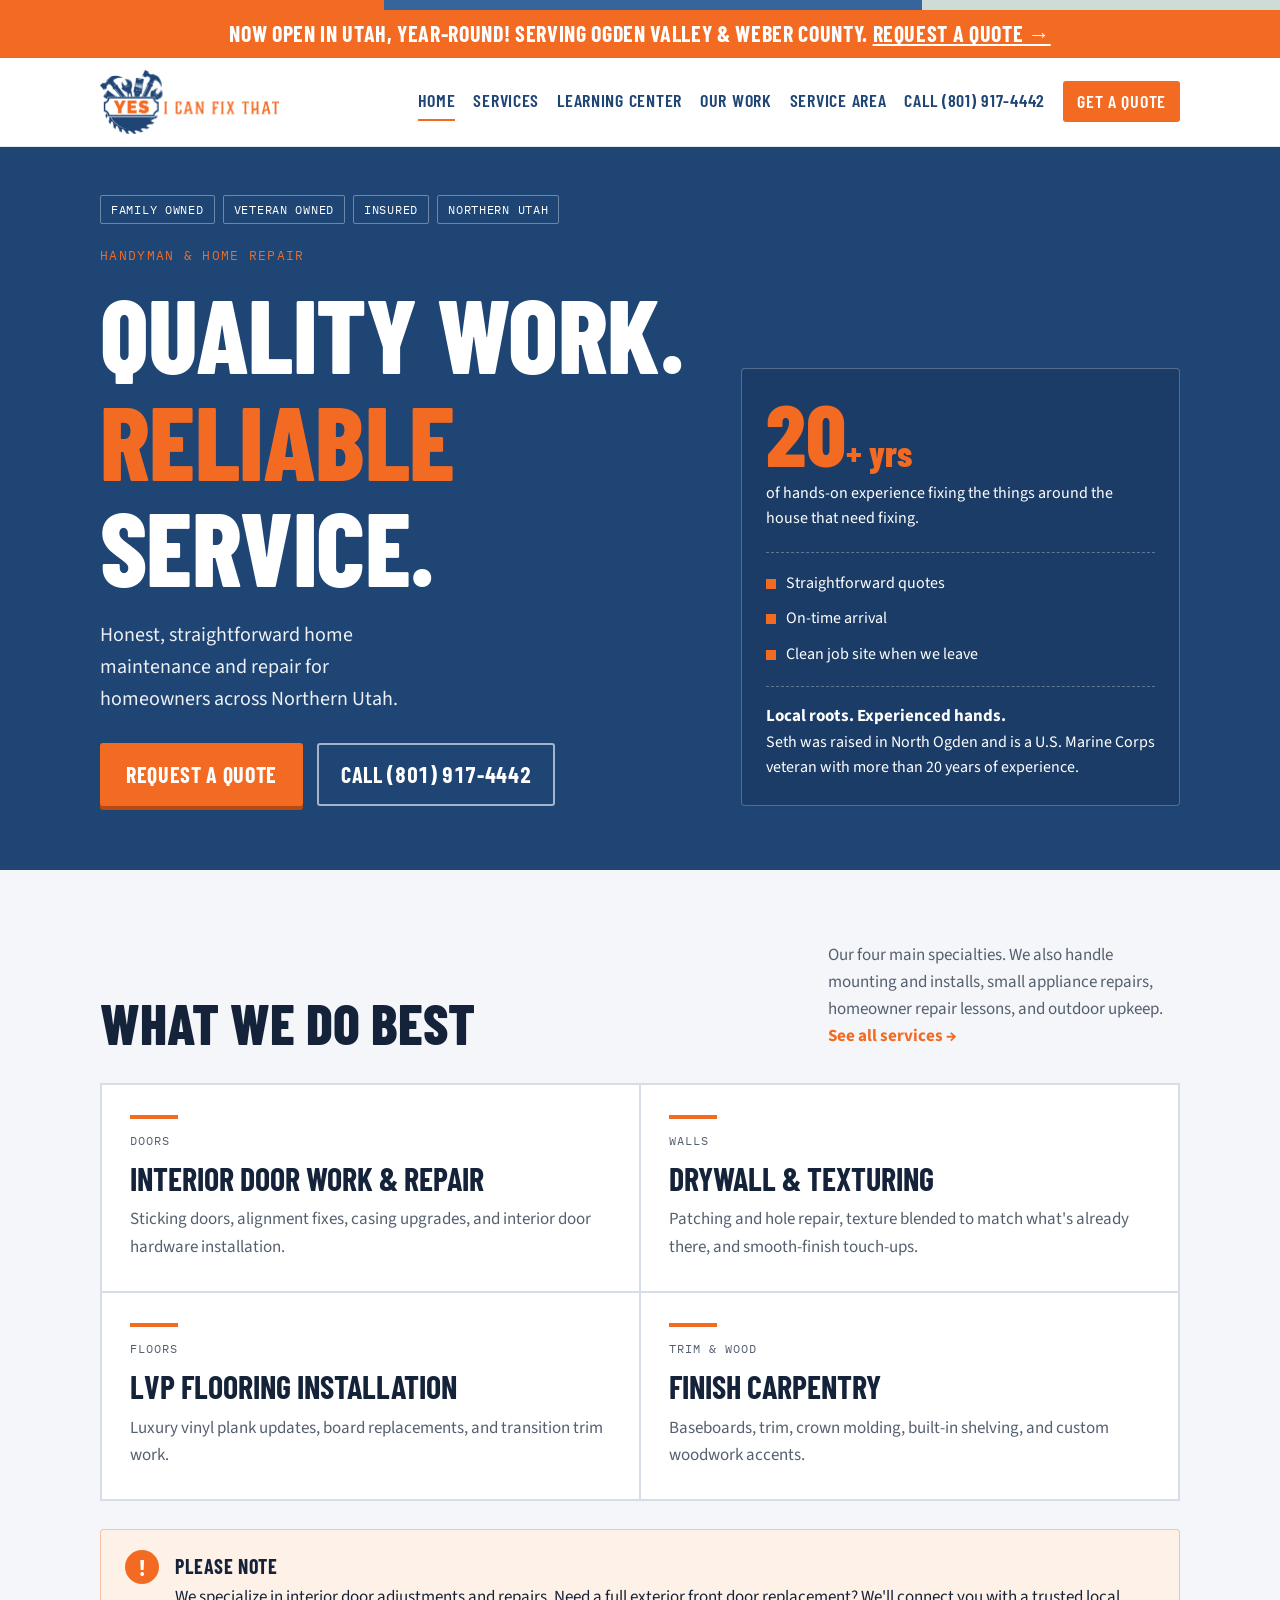
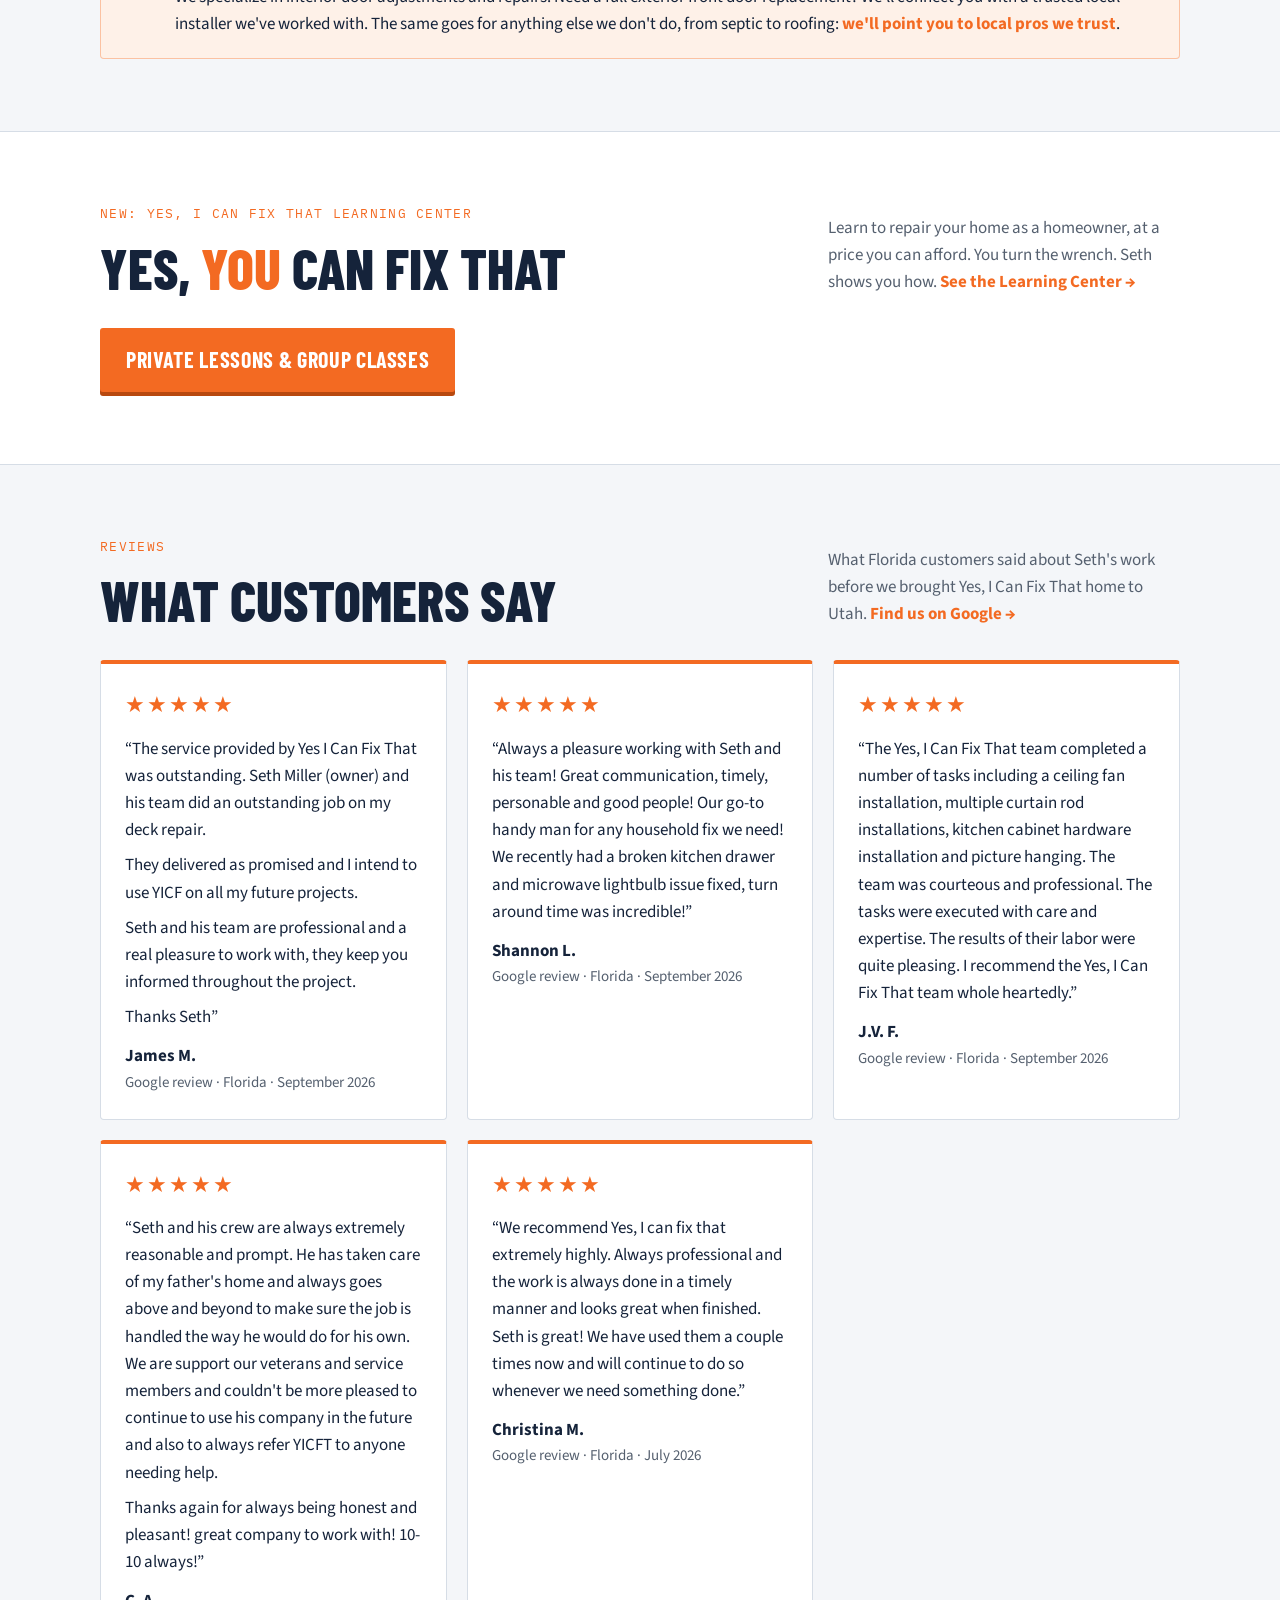
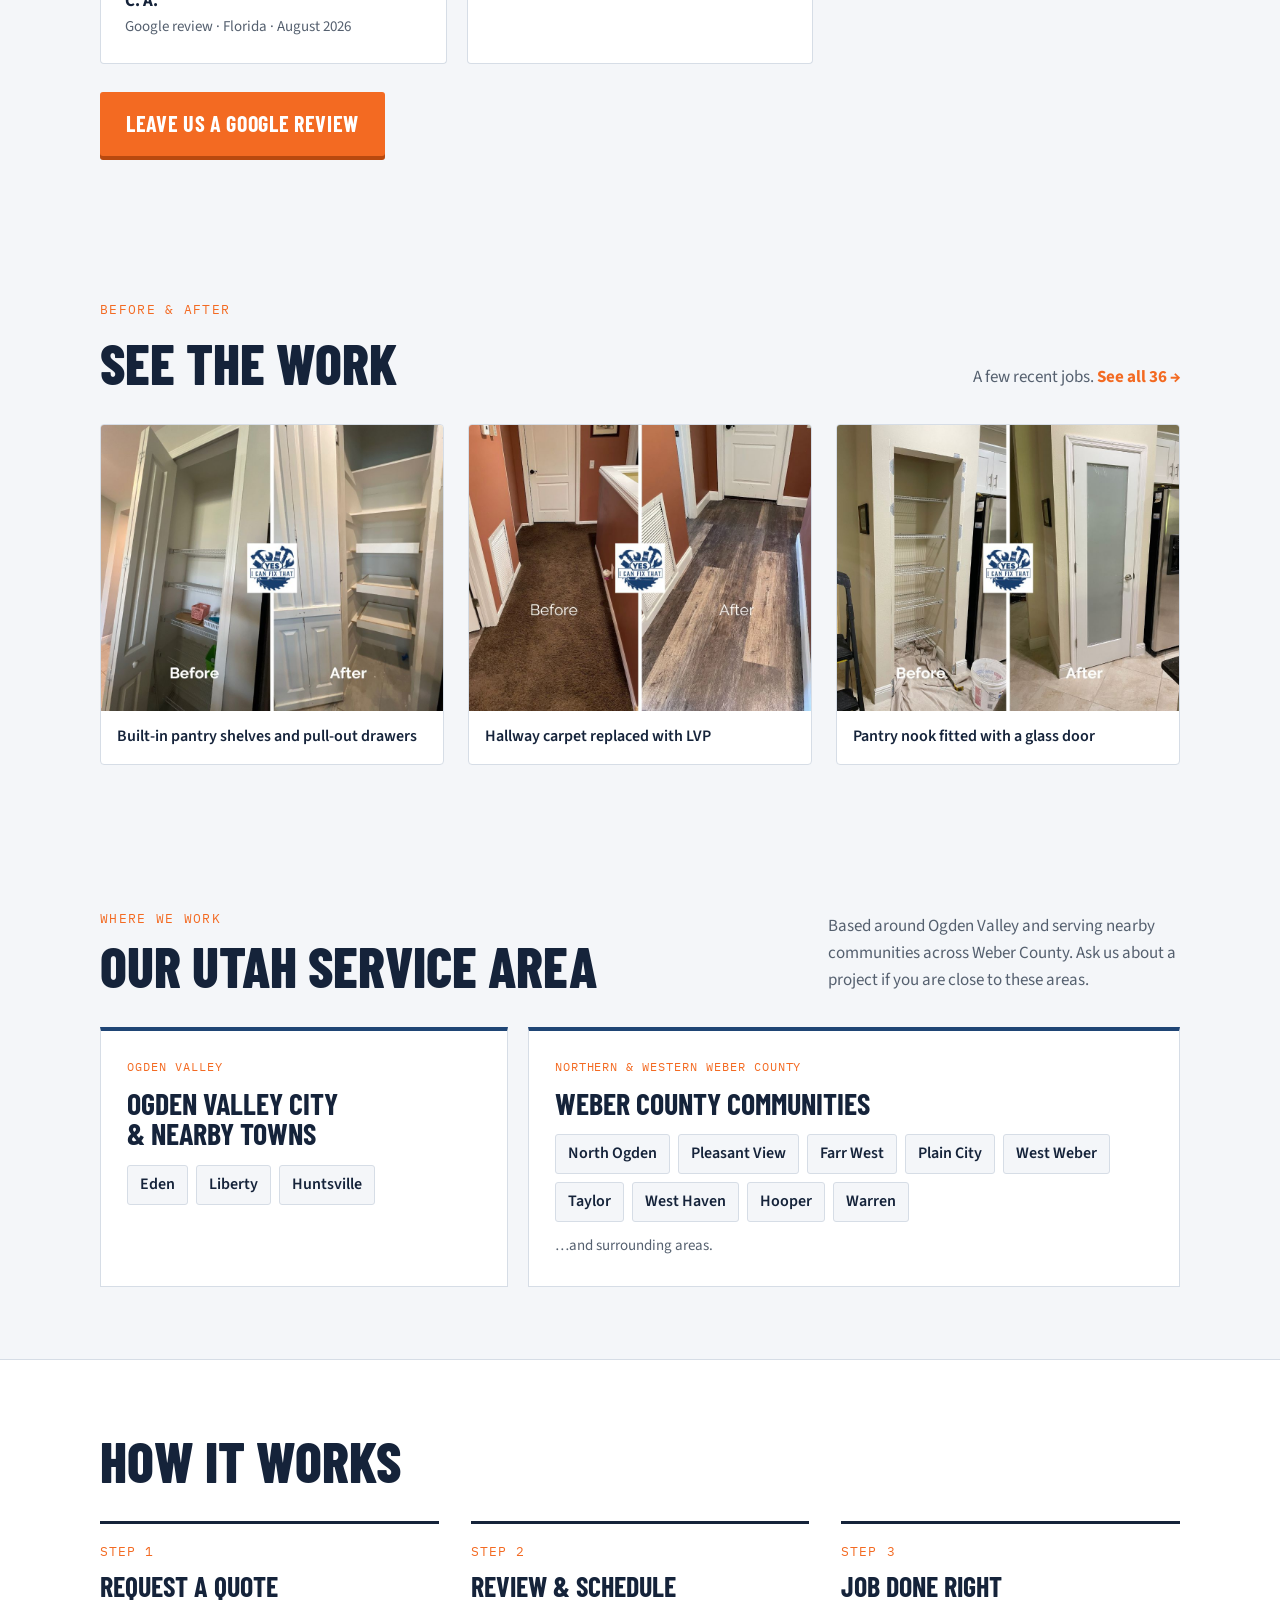
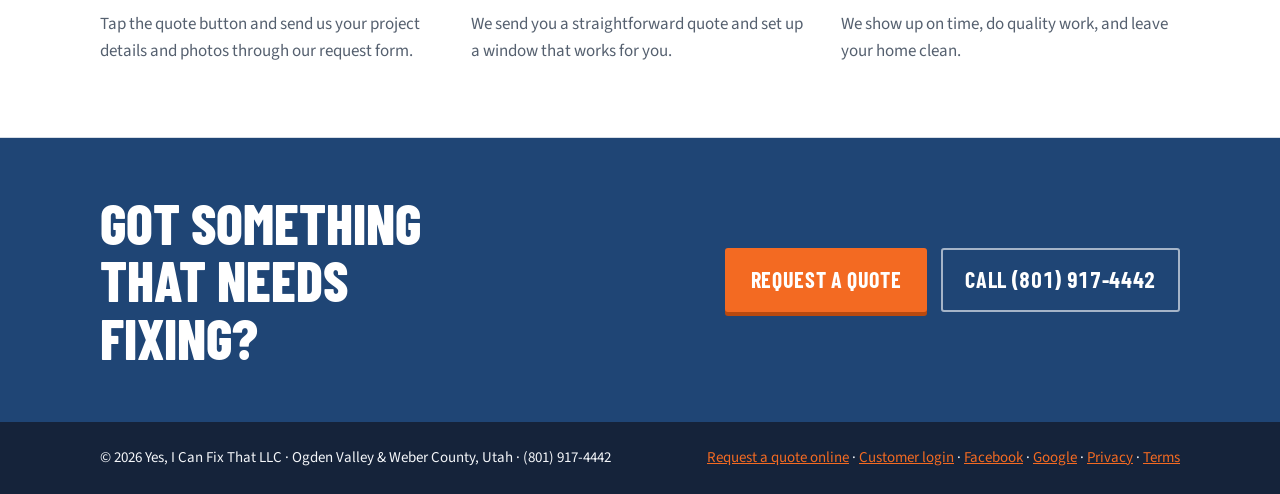
==== commit 1b98b234: "Add files via upload" ====
--- a/index.html
+++ b/index.html
@@ -196,7 +196,19 @@
         <div class="who">Christina M.<span>Google review &middot; Florida &middot; July 2026</span></div>
       </article>
     </div>
+    <div id="utahReviews" hidden style="margin-top:28px"><div class="eyebrow">Utah customers</div><h3 style="font-size:28px;text-transform:uppercase;margin:4px 0 14px">Reviews from right here at home</h3><div class="reviews" id="utahReviewList"></div></div>
     <div class="cta-row"><a class="btn" href="https://g.page/r/CeSg-DtFi0_ZEAI/review" target="_blank" rel="noopener">Leave us a Google review</a></div>
+    <script>
+    (function(){
+      var esc=function(s){return String(s==null?"":s).replace(/[&<>"]/g,function(c){return {"&":"&amp;","<":"&lt;",">":"&gt;",'"':"&quot;"}[c]})};
+      fetch("https://yhcinsqiqernsqussjgb.supabase.co/functions/v1/office-reviews",{method:"POST",headers:{"Content-Type":"application/json"},body:JSON.stringify({action:"list"})})
+        .then(function(r){return r.json()}).then(function(d){var L=(d&&d.reviews)||[];if(!L.length)return;
+          document.getElementById("utahReviewList").innerHTML=L.slice(0,12).map(function(r){var when=new Date(r.at).toLocaleDateString("en-US",{month:"long",year:"numeric"});
+            return '<article class="review"><div class="stars" role="img" aria-label="'+r.stars+' out of 5 stars">'+"&#9733;".repeat(r.stars)+"&#9734;".repeat(5-r.stars)+'</div><blockquote><p>&ldquo;'+esc(r.text)+'&rdquo;</p></blockquote><div class="who">'+esc(r.name)+'<span>Review on our website'+(r.town?" &middot; "+esc(r.town):"")+" &middot; "+when+'</span></div></article>'}).join("");
+          document.getElementById("utahReviews").hidden=false})
+        .catch(function(){});
+    })();
+    </script>
   </div>
 </section>
 
@@ -207,7 +219,7 @@
         <div class="eyebrow">Before &amp; after</div>
         <h2>See the work</h2>
       </div>
-      <p>A few recent jobs. <a class="text-link" href="work.html">See all 35 &rarr;</a></p>
+      <p>A few recent jobs. <a class="text-link" href="work.html">See all 36 &rarr;</a></p>
     </div>
     <div class="gallery gallery-3">
       <figure class="job"><a href="work.html"><img src="job-14.jpg" alt="Before and after: wire pantry shelves replaced with built-in wood shelves and pull-out drawers" width="940" height="788" loading="lazy"></a><figcaption>Built-in pantry shelves and pull-out drawers</figcaption></figure>
@@ -285,5 +297,15 @@
   </div>
 </footer>
 <script src="site.js" defer></script>
+<script data-goatcounter="https://icanfixthatut.goatcounter.com/count" async src="//gc.zgo.at/count.js"></script>
+<script>
+/* Counts taps on Call, Text, Email and Quote buttons in GoatCounter. No personal information. */
+document.addEventListener('click',function(e){
+  var a=e.target.closest&&e.target.closest('a');if(!a||!window.goatcounter||!window.goatcounter.count)return;
+  var h=(a.getAttribute('href')||'').toLowerCase(),n='';
+  if(h.indexOf('tel:')===0)n='tap-call';else if(h.indexOf('sms:')===0)n='tap-text';else if(h.indexOf('mailto:')===0)n='tap-email';else if(h.indexOf('request.html')>-1)n='tap-quote';
+  if(n)window.goatcounter.count({path:n,title:(a.textContent||'').trim().slice(0,60),event:true});
+},true);
+</script>
 </body>
 </html>
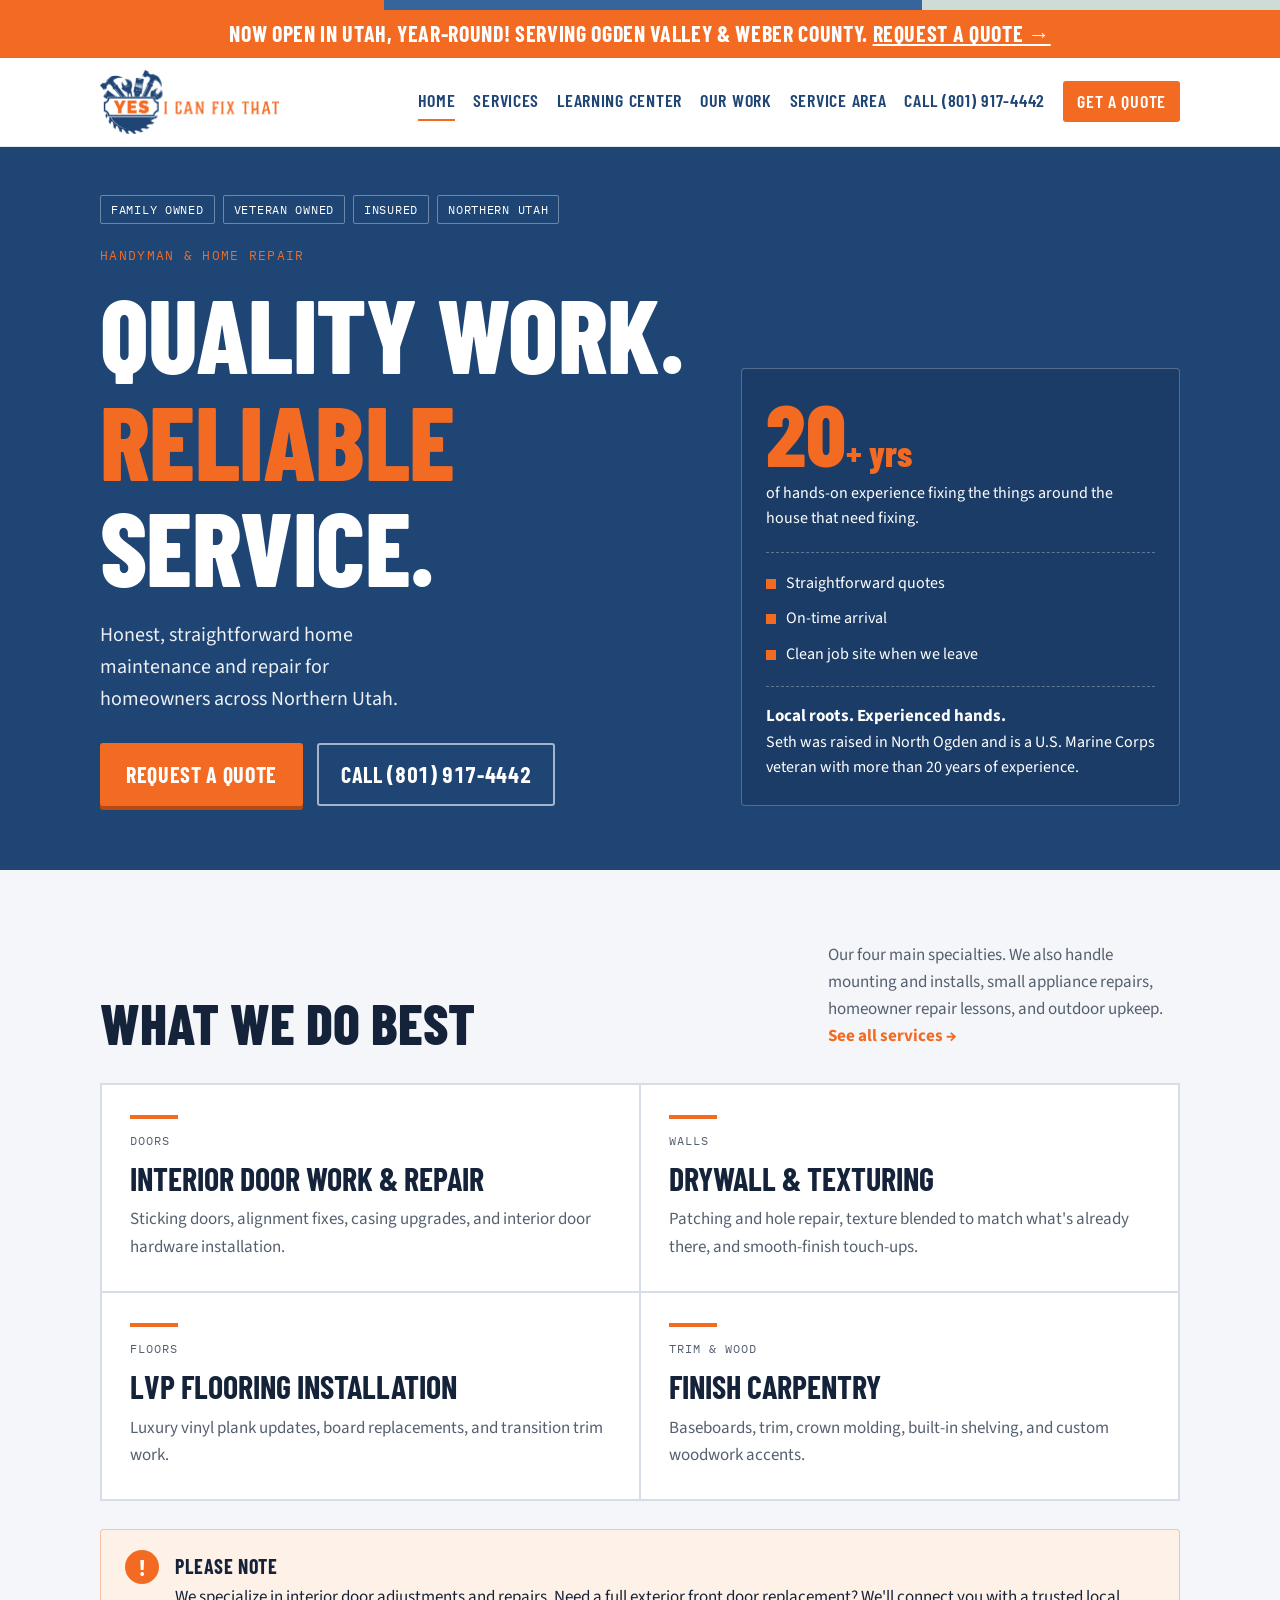
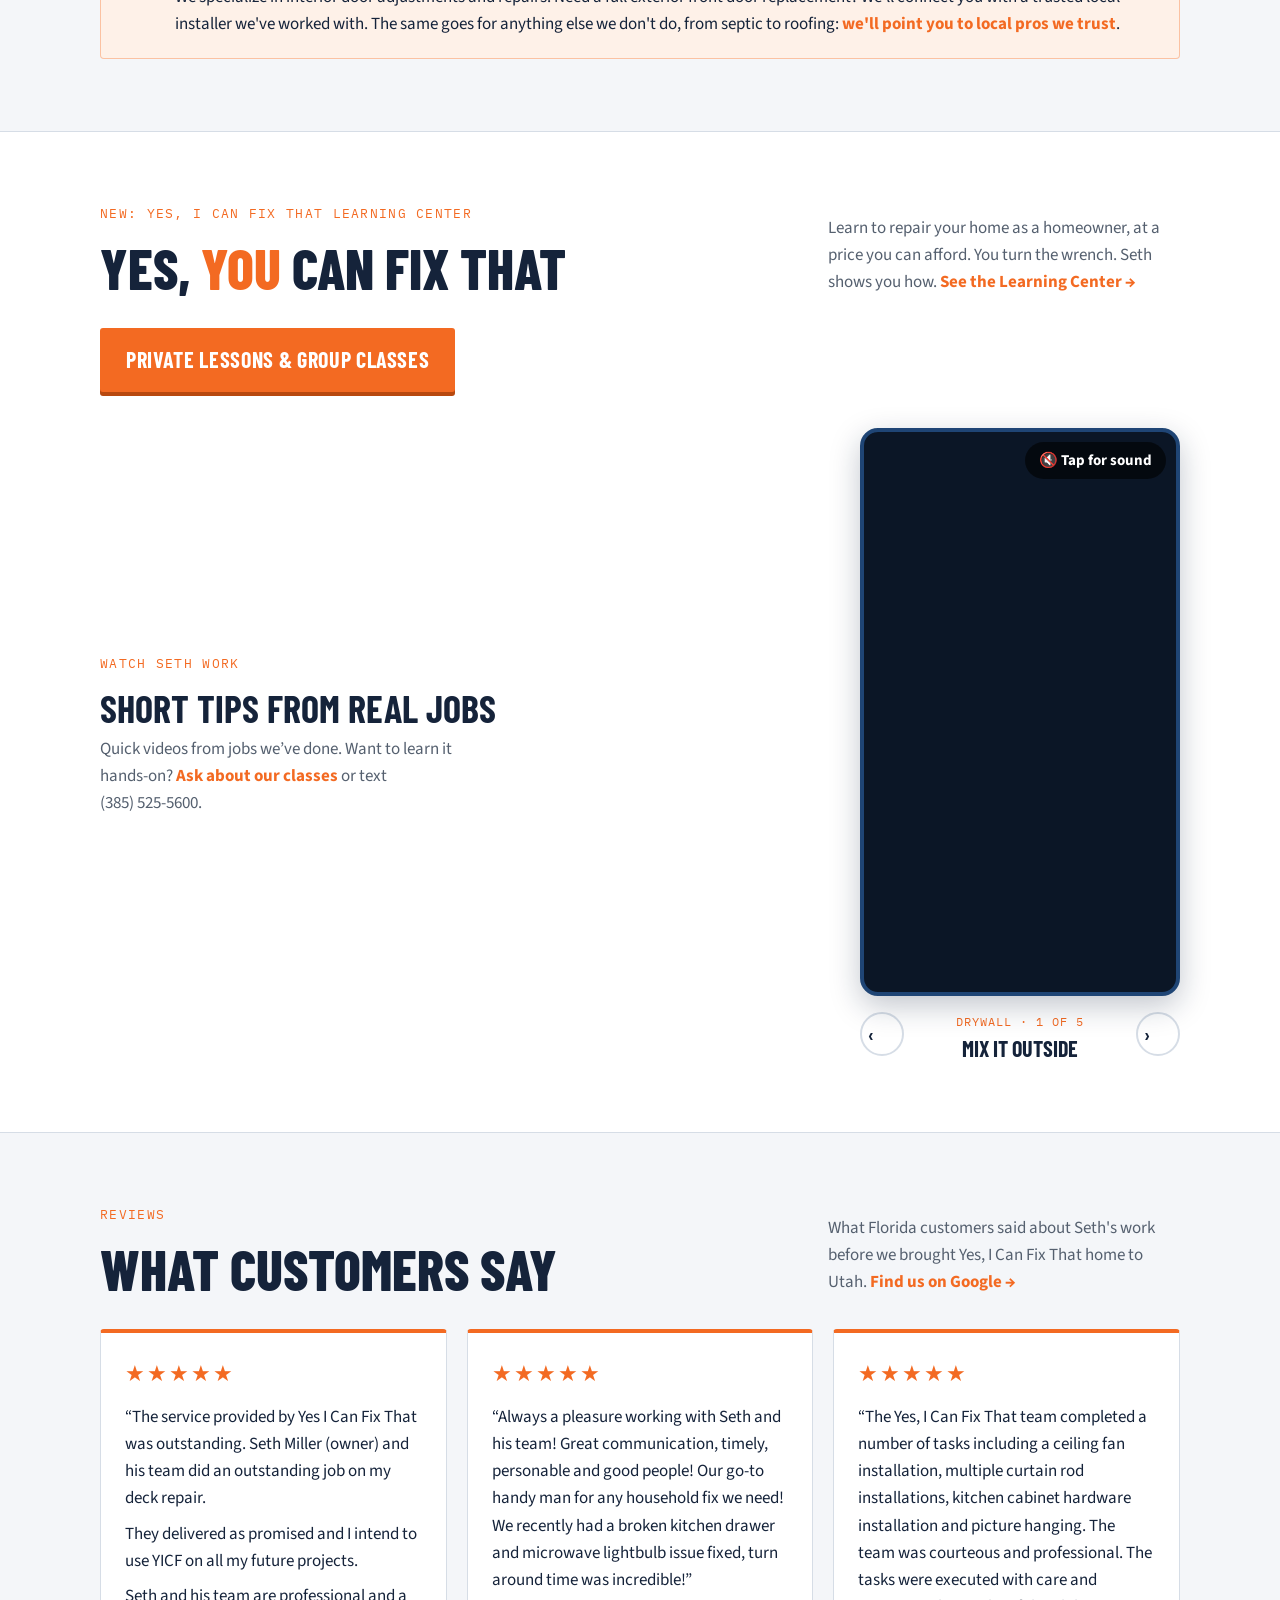
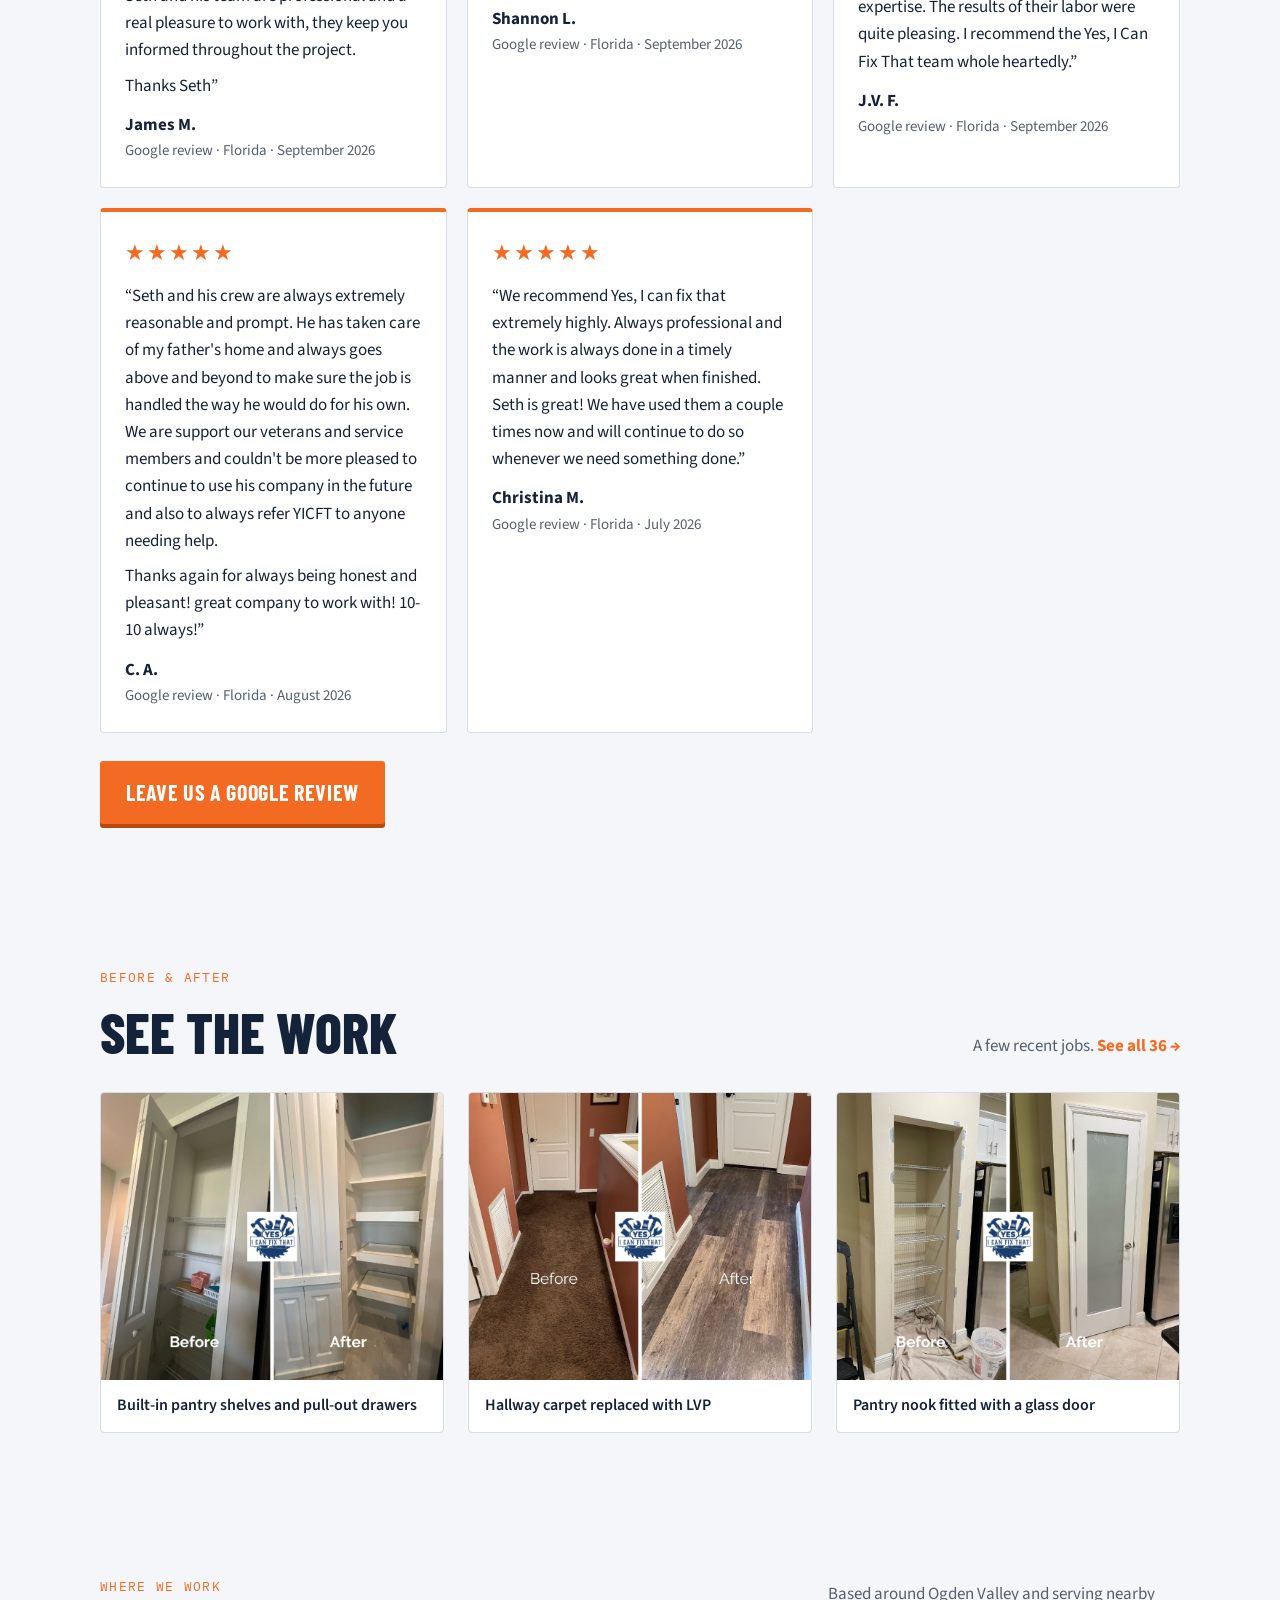
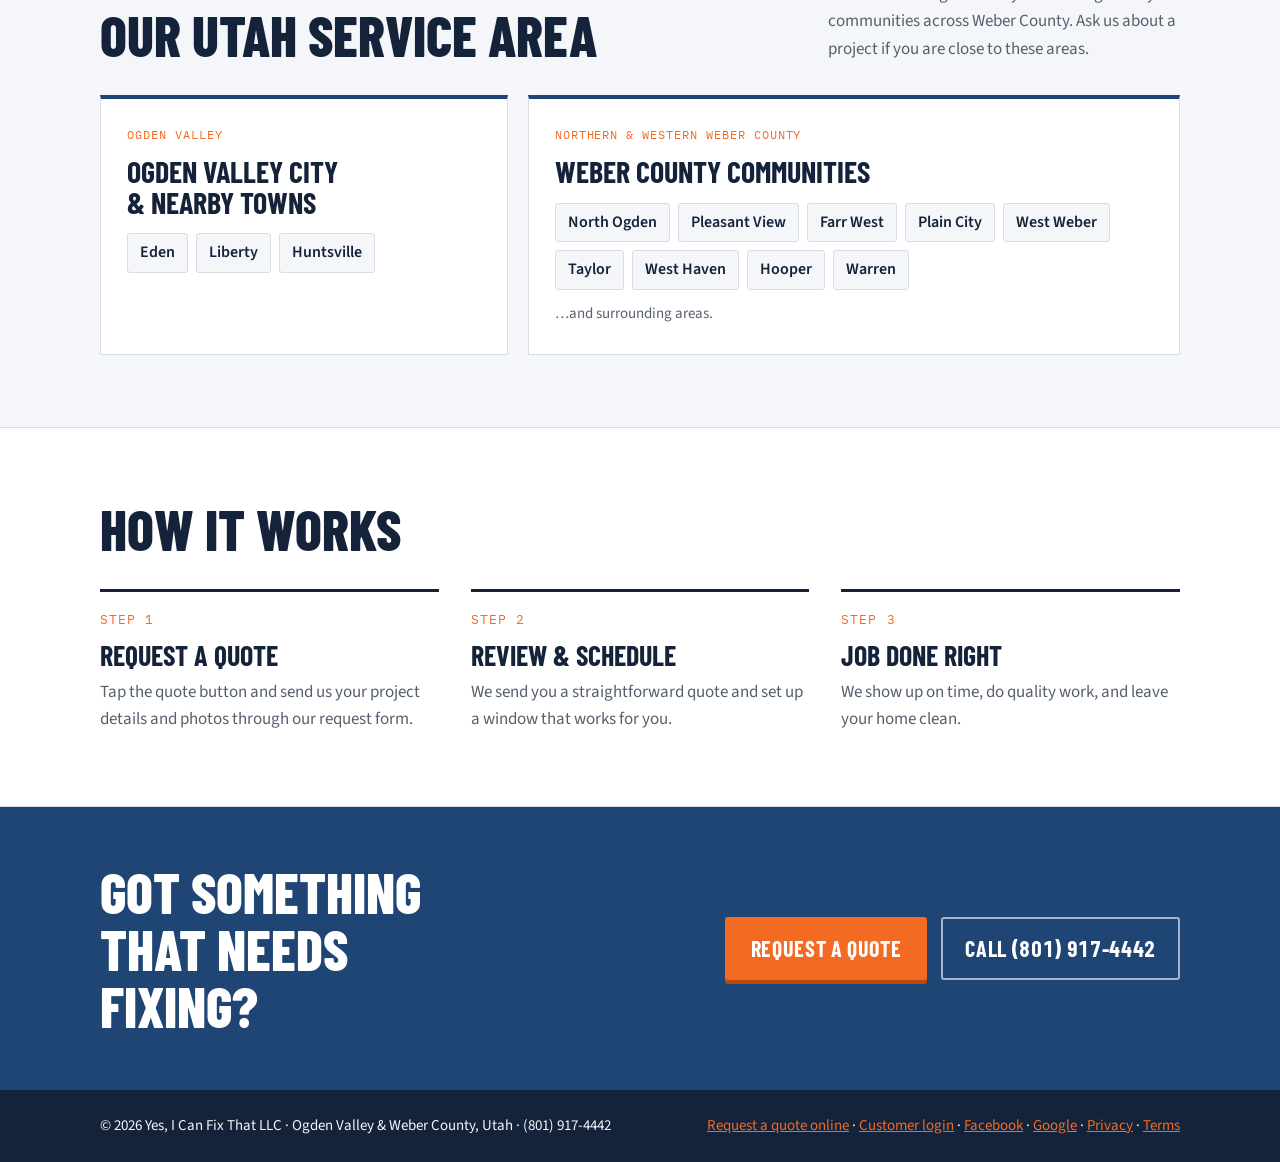
==== commit 871f9da7: "Add files via upload" ====
--- a/index.html
+++ b/index.html
@@ -135,6 +135,7 @@
     <div class="cta-row" style="margin-top:0">
       <a href="learn.html" class="btn">Private Lessons &amp; Group Classes</a>
     </div>
+    <div data-reels></div>
   </div>
 </section>
 
@@ -296,6 +297,7 @@
     <span><a href="https://yesicanfixthat.github.io/office/request.html">Request a quote online</a> &middot; <a href="https://yesicanfixthat.github.io/office/portal.html">Customer login</a> &middot; <a href="https://www.facebook.com/profile.php?id=61595063423377" target="_blank" rel="noopener">Facebook</a> &middot; <a href="https://share.google/11J3XdHZNQQ4M2LdC" target="_blank" rel="noopener">Google</a> &middot; <a href="privacy.html">Privacy</a> &middot; <a href="terms.html">Terms</a></span>
   </div>
 </footer>
+<script src="reels.js" defer></script>
 <script src="site.js" defer></script>
 <script data-goatcounter="https://icanfixthatut.goatcounter.com/count" async src="//gc.zgo.at/count.js"></script>
 <script>
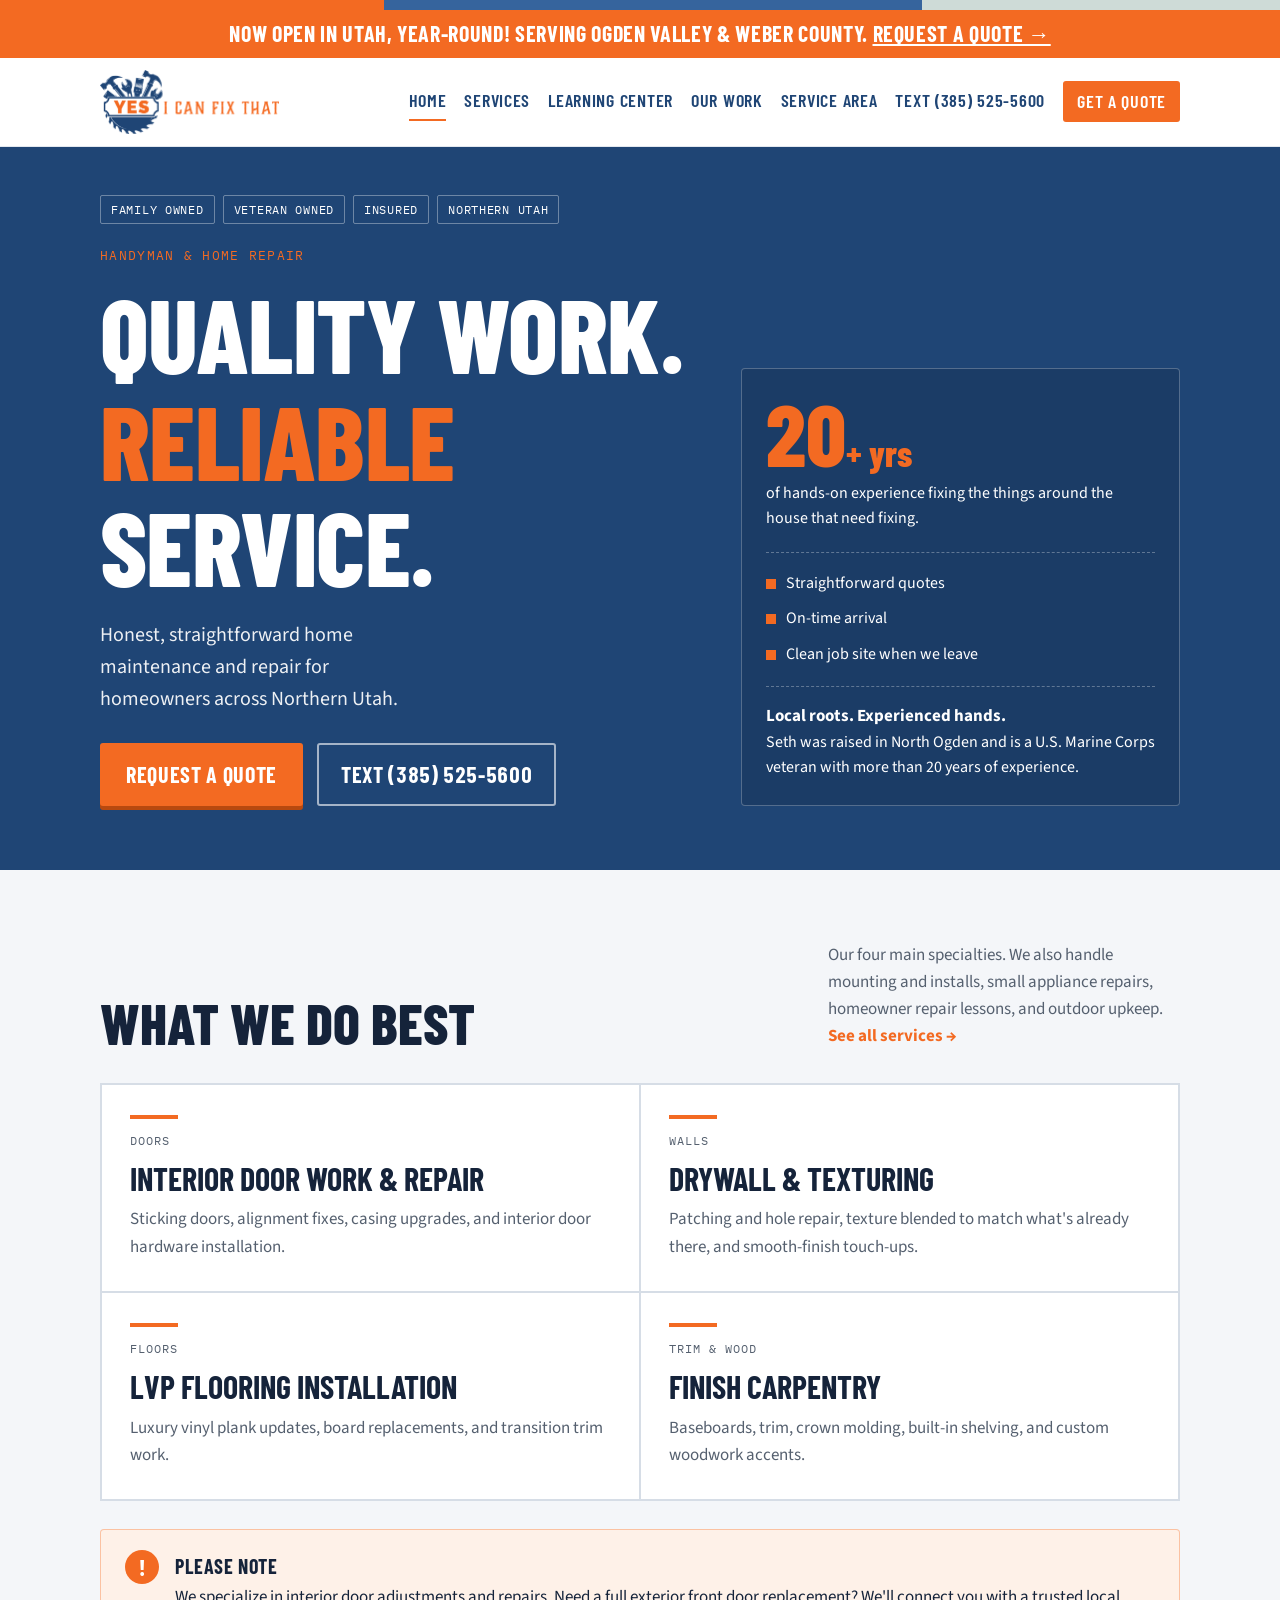
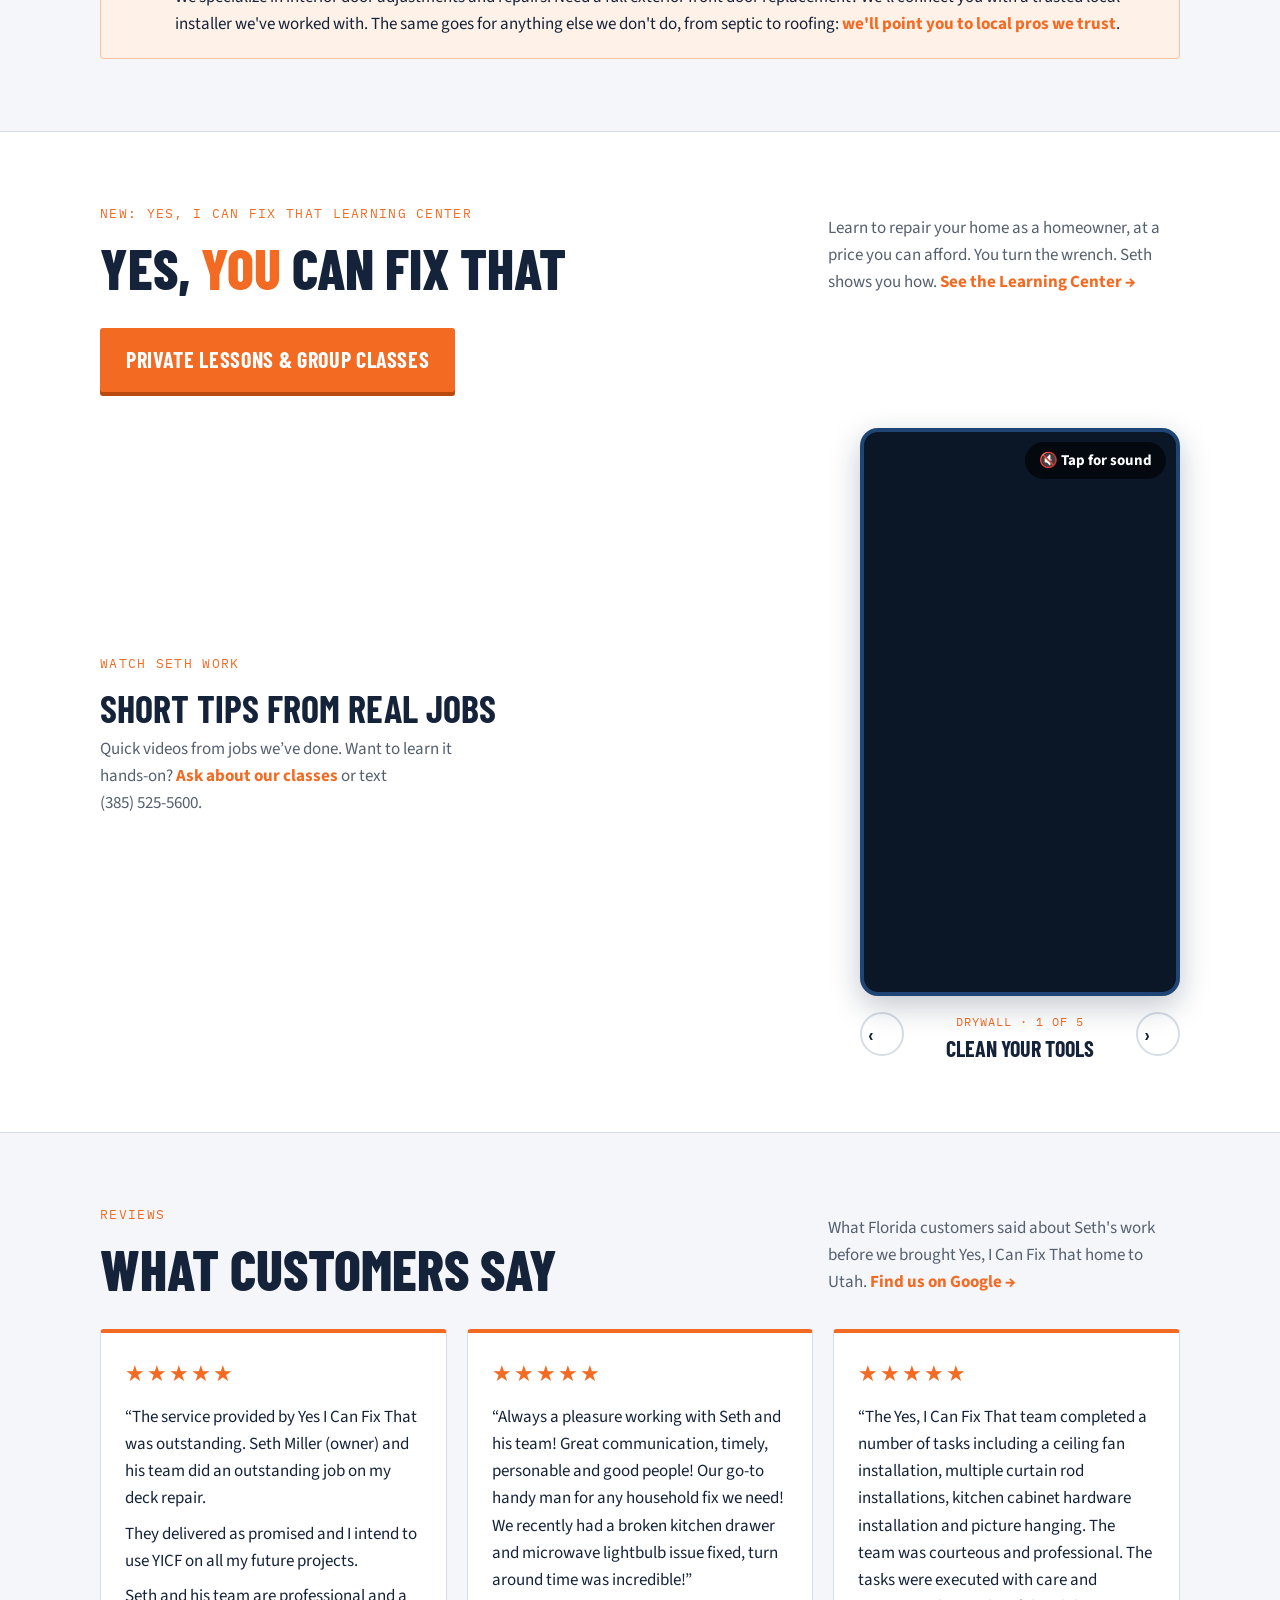
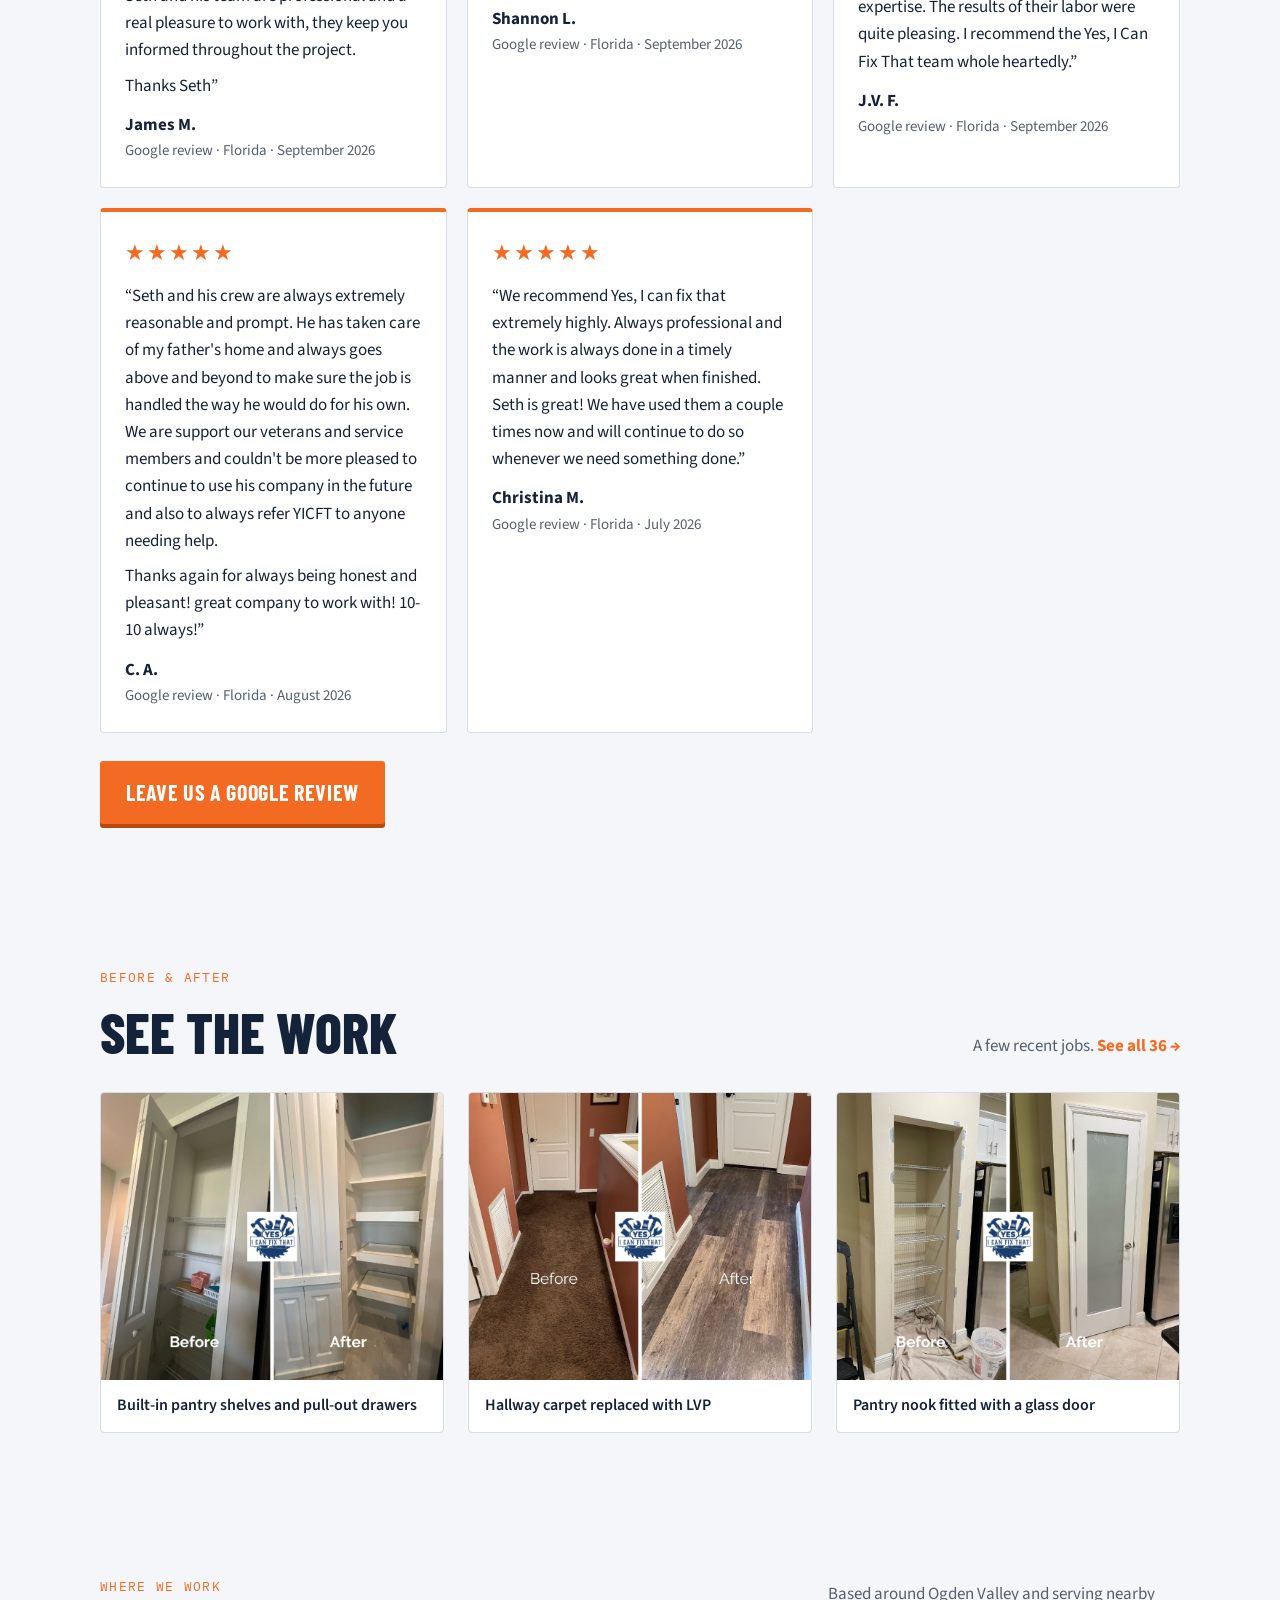
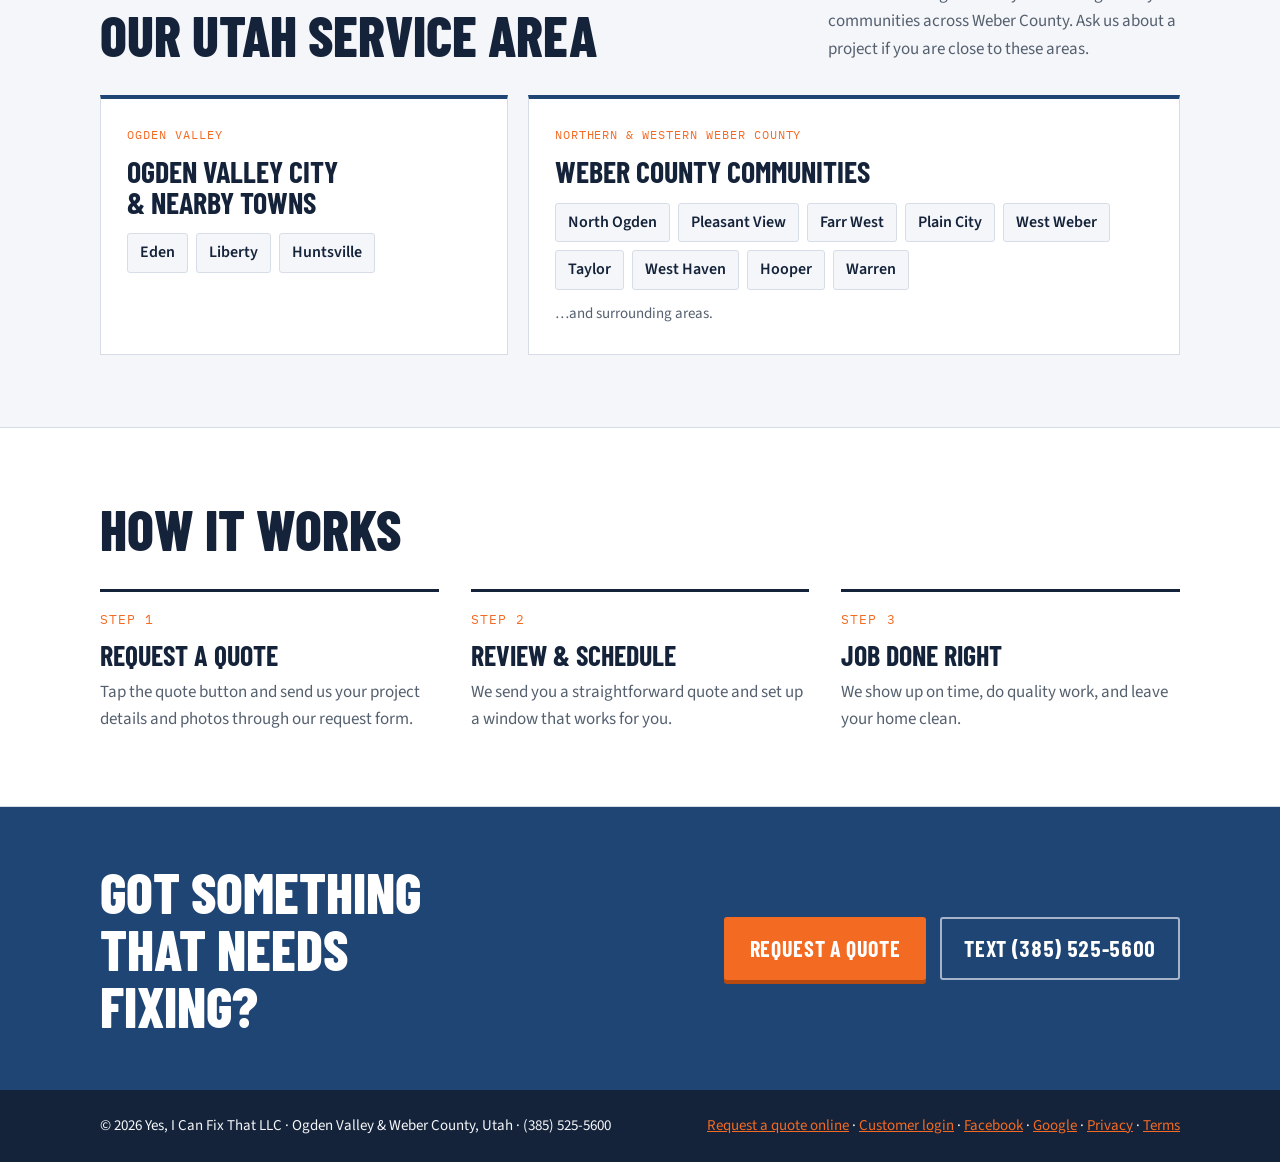
==== commit f5603242: "Add files via upload" ====
--- a/index.html
+++ b/index.html
@@ -4,10 +4,10 @@
 <meta charset="utf-8">
 <meta name="viewport" content="width=device-width, initial-scale=1, viewport-fit=cover">
 <title>Yes, I Can Fix That | Handyman in Ogden Valley &amp; Weber County, Utah</title>
-<meta name="description" content="Family and veteran-owned, insured handyman serving Ogden Valley and northern and western Weber County, Utah. Doors, drywall, LVP and tile, carpentry, installs and repairs. Call (801) 917-4442.">
+<meta name="description" content="Family and veteran-owned, insured handyman serving Ogden Valley and northern and western Weber County, Utah. Doors, drywall, LVP and tile, carpentry, installs and repairs. Text (385) 525-5600.">
 <meta property="og:type" content="website">
 <meta property="og:title" content="Yes, I Can Fix That | Handyman in Ogden Valley &amp; Weber County, Utah">
-<meta property="og:description" content="Family and veteran-owned, insured handyman serving Ogden Valley and northern and western Weber County, Utah. Doors, drywall, LVP and tile, carpentry, installs and repairs. Call (801) 917-4442.">
+<meta property="og:description" content="Family and veteran-owned, insured handyman serving Ogden Valley and northern and western Weber County, Utah. Doors, drywall, LVP and tile, carpentry, installs and repairs. Text (385) 525-5600.">
 <meta property="og:image" content="badge.png">
 <meta name="theme-color" content="#1F4575">
 <link rel="icon" type="image/png" href="favicon.png">
@@ -22,7 +22,7 @@
   "@type": "HomeAndConstructionBusiness",
   "name": "Yes, I Can Fix That",
   "description": "Family and veteran-owned, insured handyman and home repair serving Ogden Valley and northern and western Weber County, Utah.",
-  "telephone": "+1-801-917-4442",
+  "telephone": "+1-385-525-5600",
   "logo": "logo.png",
   "sameAs": ["https://www.facebook.com/profile.php?id=61595063423377", "https://share.google/11J3XdHZNQQ4M2LdC"],
   "areaServed": ["Eden, UT","Liberty, UT","Huntsville, UT","North Ogden, UT","Pleasant View, UT","Farr West, UT","Plain City, UT","West Weber, UT","Taylor, UT","West Haven, UT","Hooper, UT","Warren, UT"]
@@ -44,7 +44,7 @@
       <a href="learn.html">Learning Center</a>
       <a href="work.html">Our Work</a>
       <a href="#service-area">Service Area</a>
-      <a href="tel:+18019174442">Call (801) 917-4442</a>
+      <a href="sms:+13855255600">Text (385) 525-5600</a>
       <a class="nav-cta" href="https://yesicanfixthat.github.io/office/request.html">Get a Quote</a>
     </nav>
   </div>
@@ -64,7 +64,7 @@
       <p class="lede">Honest, straightforward home maintenance and repair for homeowners across Northern Utah.</p>
       <div class="cta-row">
         <a href="https://yesicanfixthat.github.io/office/request.html" class="btn">Request a Quote</a>
-        <a class="btn-ghost" href="tel:+18019174442">Call (801) 917-4442</a>
+        <a class="btn-ghost" href="sms:+13855255600">Text (385) 525-5600</a>
       </div>
     </div>
     <aside class="stat-card">
@@ -286,14 +286,14 @@
     <h2>Got something that needs fixing?</h2>
     <div class="cta-row" style="margin-top:0">
       <a href="https://yesicanfixthat.github.io/office/request.html" class="btn">Request a Quote</a>
-      <a class="btn-ghost" href="tel:+18019174442">Call (801) 917-4442</a>
+      <a class="btn-ghost" href="sms:+13855255600">Text (385) 525-5600</a>
     </div>
   </div>
 </section>
 
 <footer>
   <div class="wrap">
-    <span>&copy; <span data-year>2026</span> Yes, I Can Fix That LLC &middot; Ogden Valley &amp; Weber County, Utah &middot; (801) 917-4442</span>
+    <span>&copy; <span data-year>2026</span> Yes, I Can Fix That LLC &middot; Ogden Valley &amp; Weber County, Utah &middot; (385) 525-5600</span>
     <span><a href="https://yesicanfixthat.github.io/office/request.html">Request a quote online</a> &middot; <a href="https://yesicanfixthat.github.io/office/portal.html">Customer login</a> &middot; <a href="https://www.facebook.com/profile.php?id=61595063423377" target="_blank" rel="noopener">Facebook</a> &middot; <a href="https://share.google/11J3XdHZNQQ4M2LdC" target="_blank" rel="noopener">Google</a> &middot; <a href="privacy.html">Privacy</a> &middot; <a href="terms.html">Terms</a></span>
   </div>
 </footer>
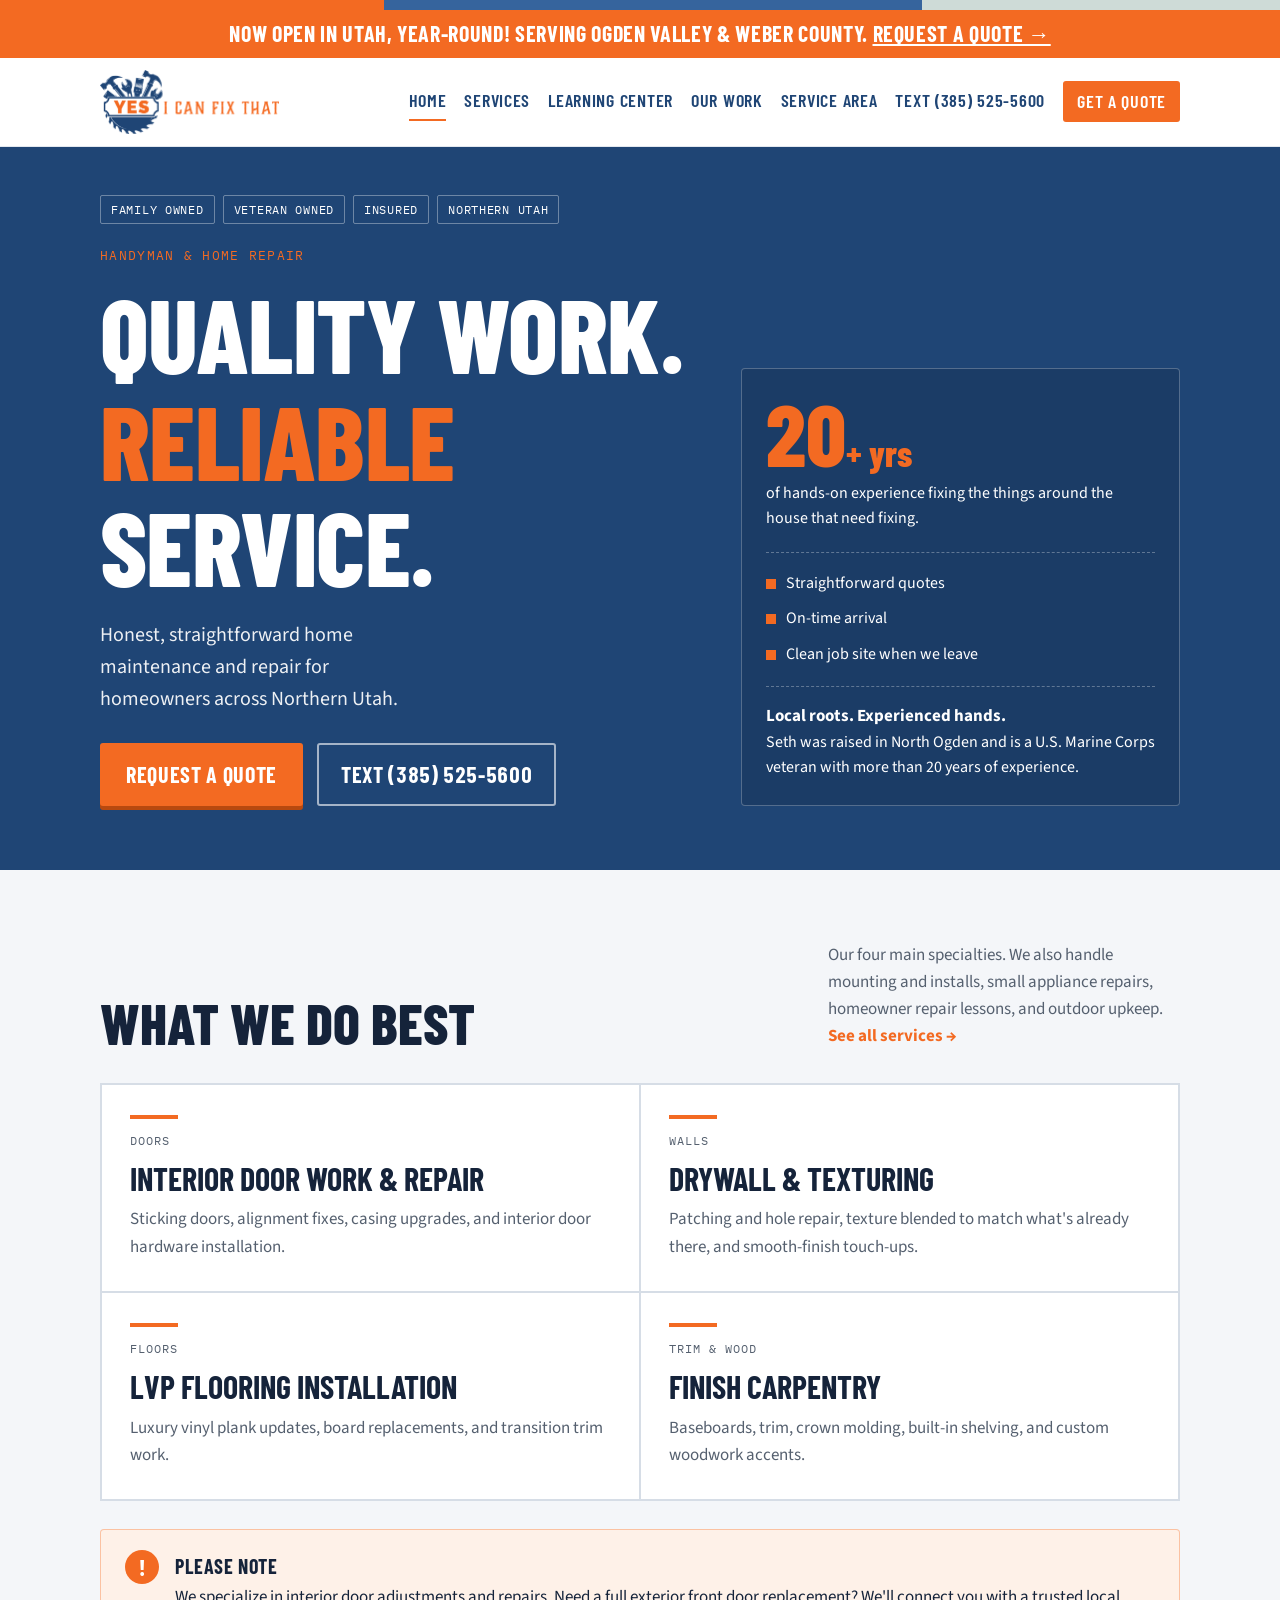
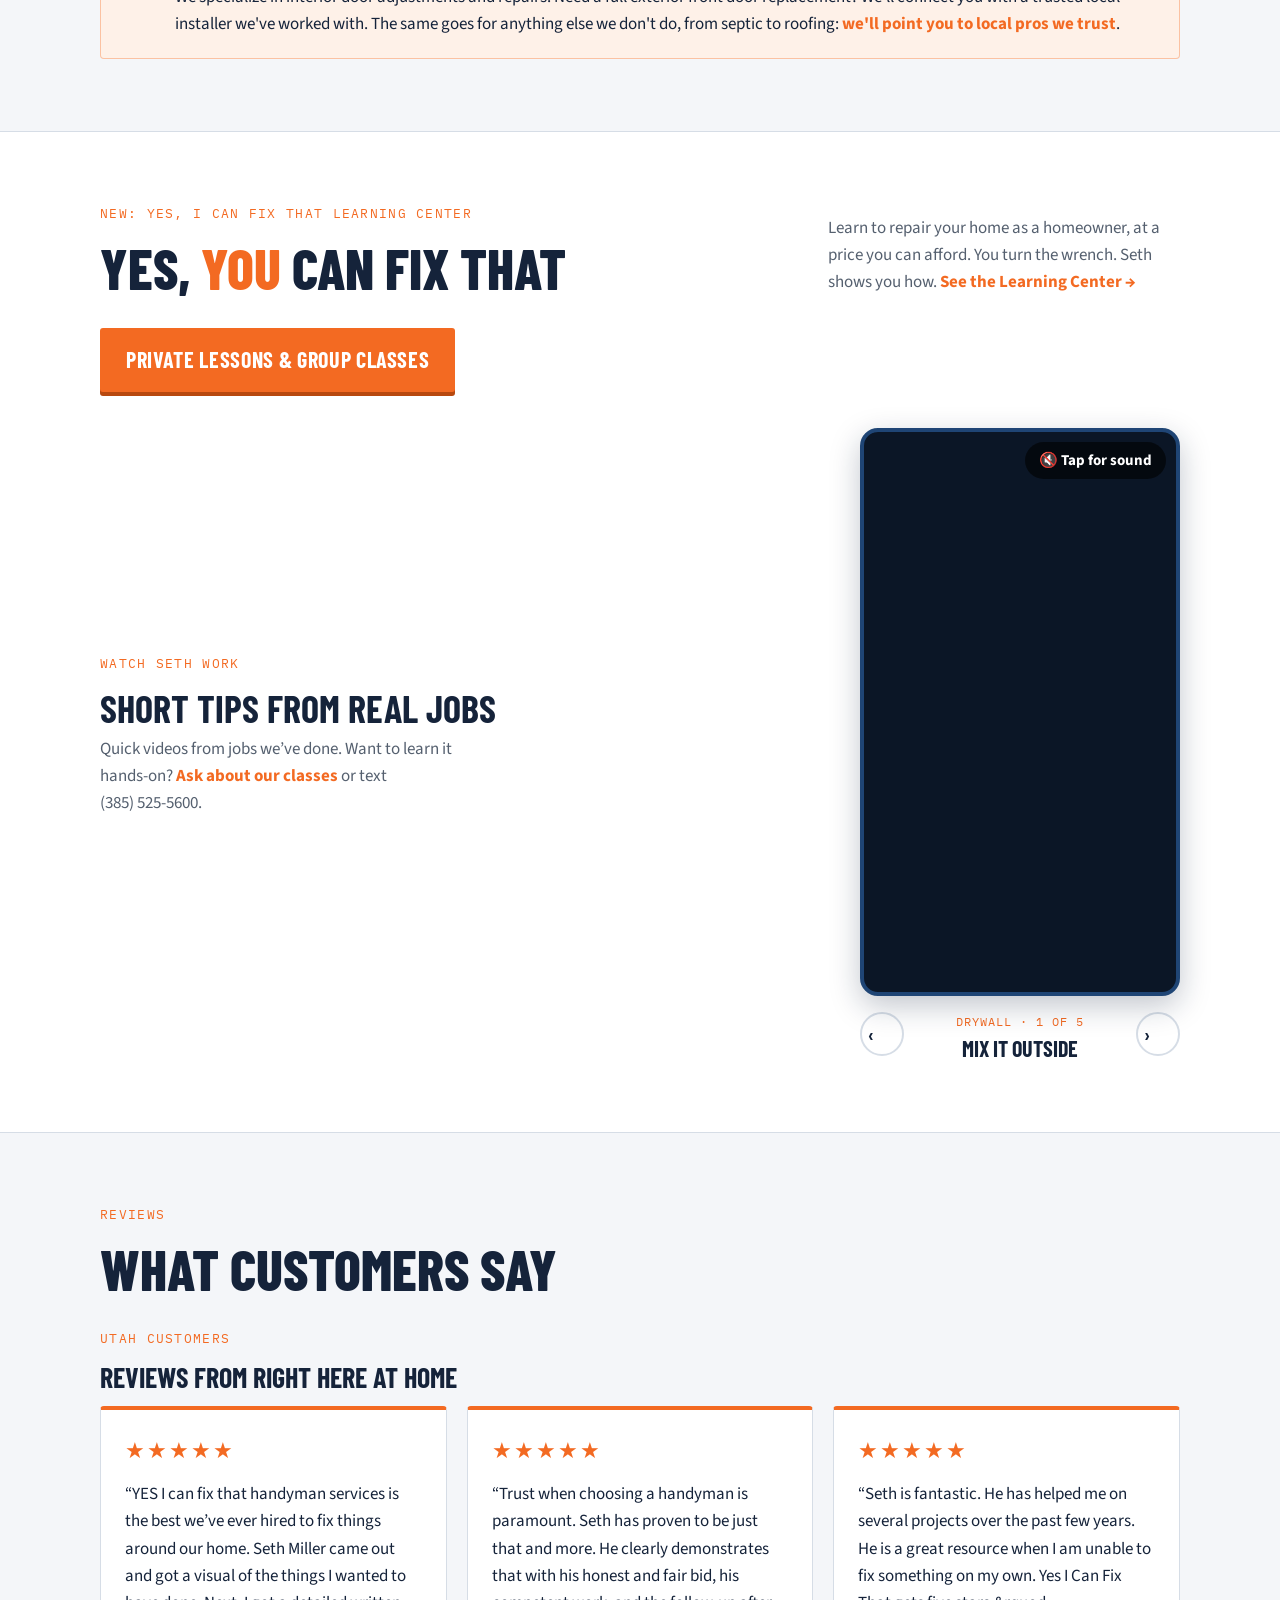
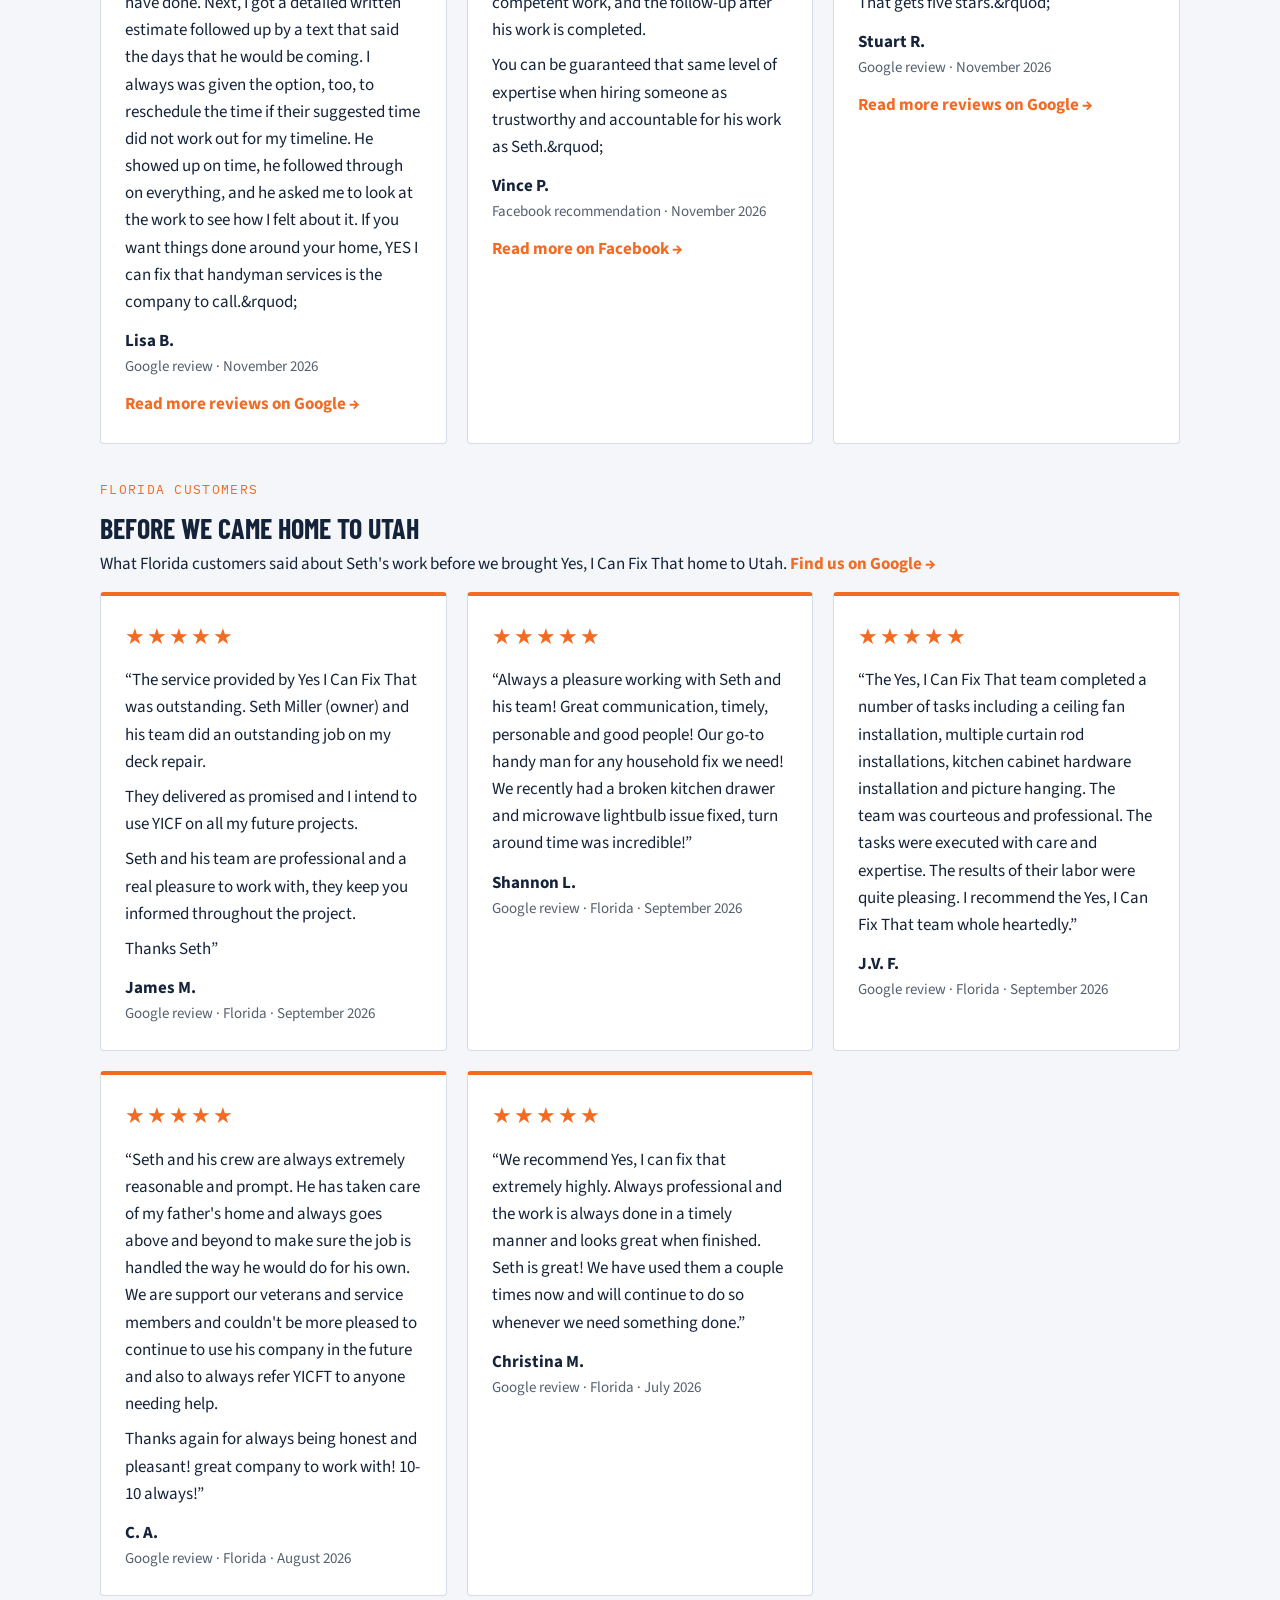
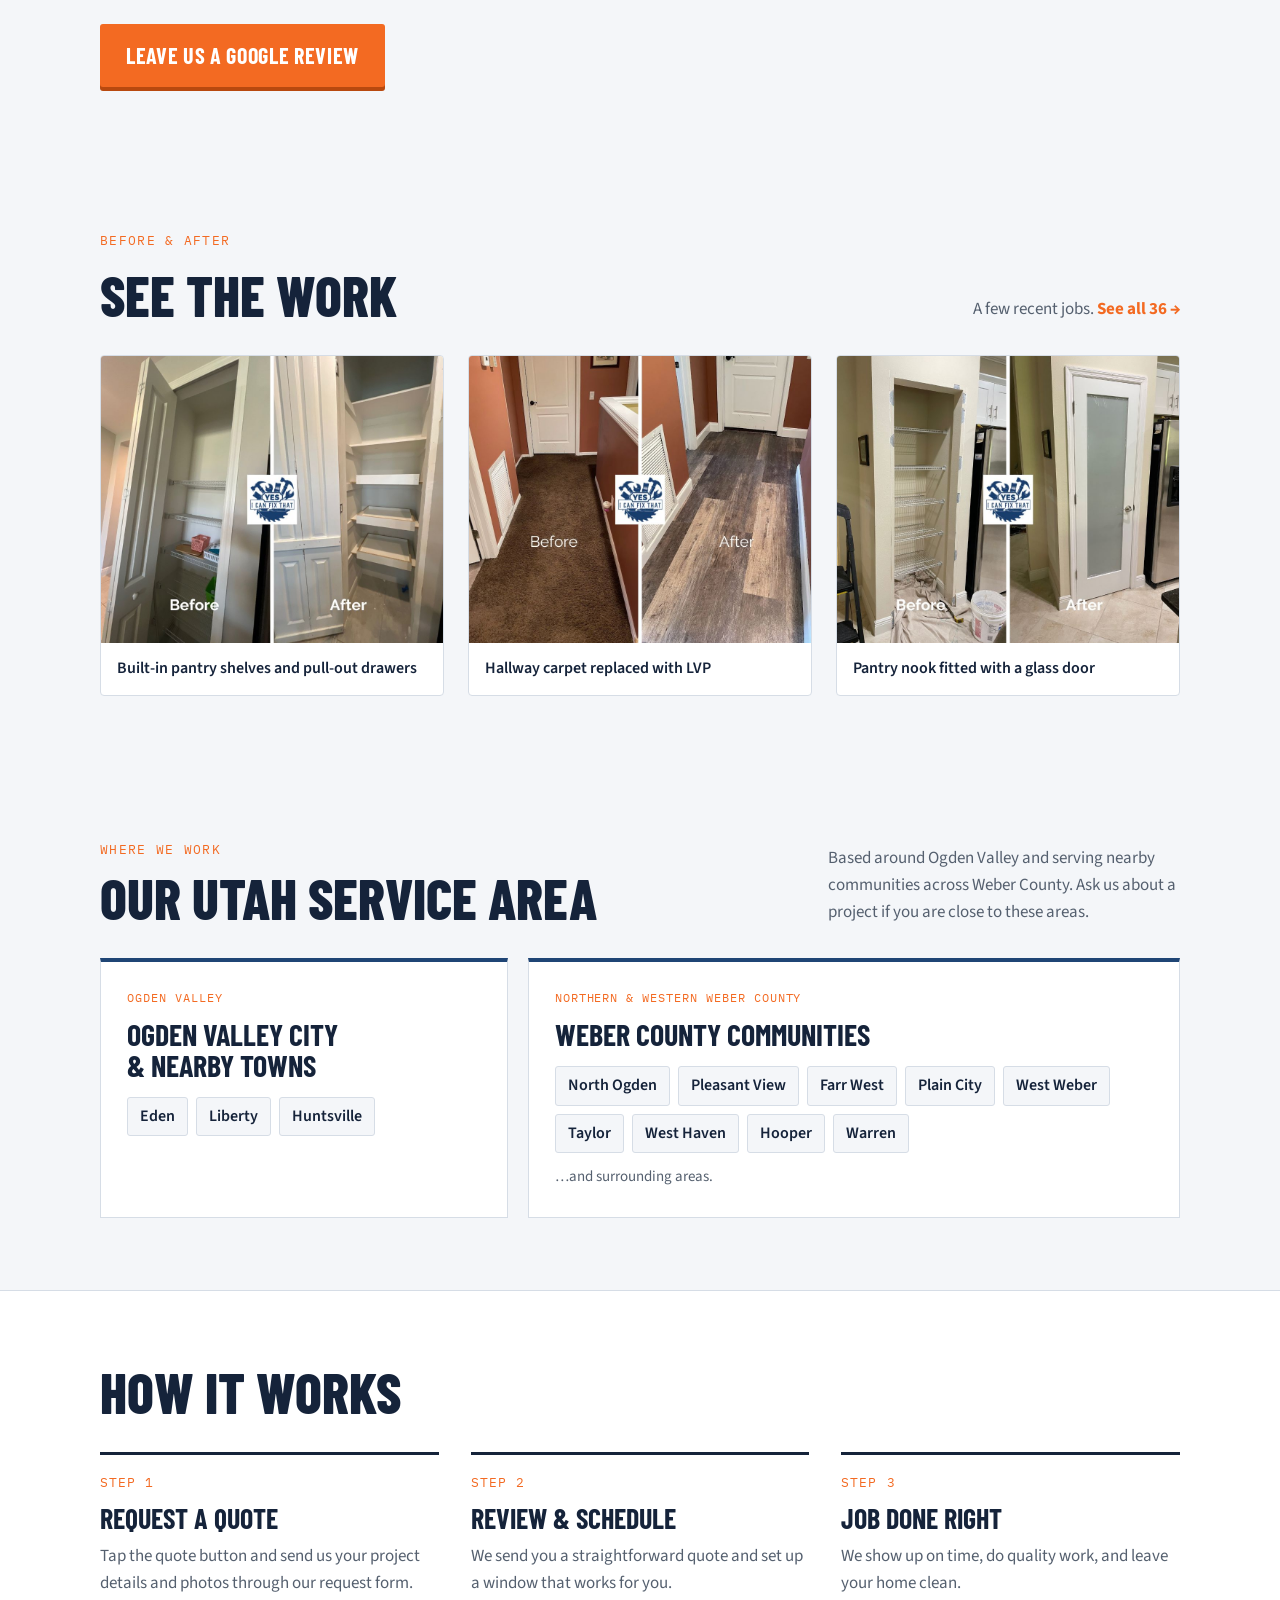
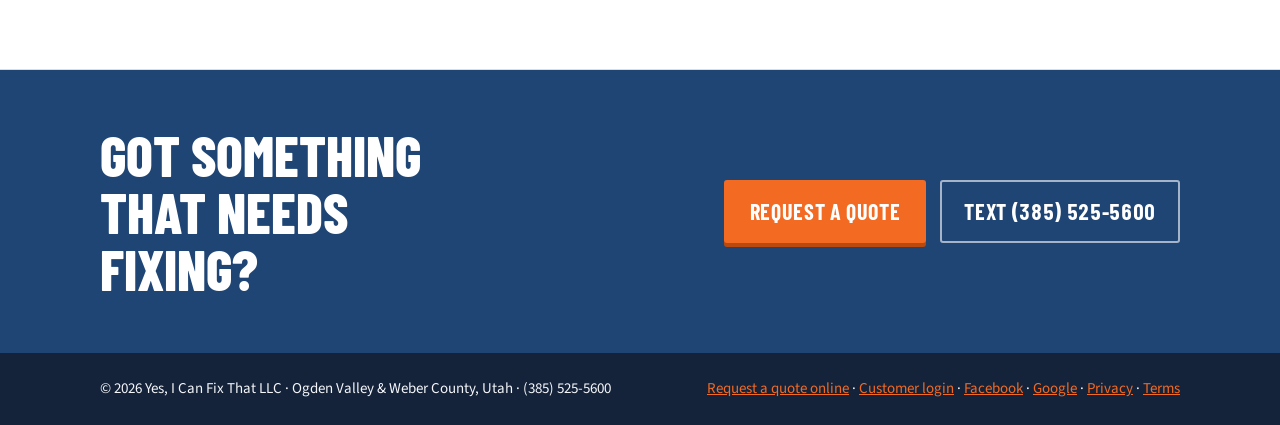
==== commit f4858202: "Add files via upload" ====
--- a/index.html
+++ b/index.html
@@ -154,8 +154,9 @@
         <div class="eyebrow">Reviews</div>
         <h2>What customers say</h2>
       </div>
-      <p>What Florida customers said about Seth's work before we brought Yes, I Can Fix That home to Utah. <a class="text-link" style="white-space:normal" href="https://share.google/11J3XdHZNQQ4M2LdC" target="_blank" rel="noopener">Find us on Google &rarr;</a></p>
-    </div>
+    </div>
+    <div id="utahReviews" style="margin-top:8px"><div class="eyebrow">Utah customers</div><h3 style="font-size:28px;text-transform:uppercase;margin:4px 0 14px">Reviews from right here at home</h3><div class="reviews" id="utahReviewList"><article class="review"><div class="stars" role="img" aria-label="5 out of 5 stars">&#9733;&#9733;&#9733;&#9733;&#9733;</div><blockquote><p>&ldquo;YES I can fix that handyman services is the best we&rsquo;ve ever hired to fix things around our home. Seth Miller came out and got a visual of the things I wanted to have done. Next, I got a detailed written estimate followed up by a text that said the days that he would be coming. I always was given the option, too, to reschedule the time if their suggested time did not work out for my timeline. He showed up on time, he followed through on everything, and he asked me to look at the work to see how I felt about it. If you want things done around your home, YES I can fix that handyman services is the company to call.&rquod;</p></blockquote><div class="who">Lisa B.<span>Google review &middot; November 2026</span></div><a class="text-link" style="white-space:normal" href="https://share.google/11J3XdHZNQQ4M2LdC" target="_blank" rel="noopener">Read more reviews on Google &rarr;</a></article><article class="review"><div class="stars" role="img" aria-label="5 out of 5 stars">&#9733;&#9733;&#9733;&#9733;&#9733;</div><blockquote><p>&ldquo;Trust when choosing a handyman is paramount. Seth has proven to be just that and more. He clearly demonstrates that with his honest and fair bid, his competent work, and the follow-up after his work is completed.</p><p>You can be guaranteed that same level of expertise when hiring someone as trustworthy and accountable for his work as Seth.&rquod;</p></blockquote><div class="who">Vince P.<span>Facebook recommendation &middot; November 2026</span></div><a class="text-link" style="white-space:normal" href="https://www.facebook.com/profile.php?id=61595063423377&amp;sk=reviews" target="_blank" rel="noopener">Read more on Facebook &rarr;</a></article><article class="review"><div class="stars" role="img" aria-label="5 out of 5 stars">&#9733;&#9733;&#9733;&#9733;&#9733;</div><blockquote><p>&ldquo;Seth is fantastic. He has helped me on several projects over the past few years. He is a great resource when I am unable to fix something on my own. Yes I Can Fix That gets five stars.&rquod;</p></blockquote><div class="who">Stuart R.<span>Google review &middot; November 2026</span></div><a class="text-link" style="white-space:normal" href="https://share.google/11J3XdHZNQQ4M2LdC" target="_blank" rel="noopener">Read more reviews on Google &rarr;</a></article></div></div>
+    <div style="margin-top:36px"><div class="eyebrow">Florida customers</div><h3 style="font-size:28px;text-transform:uppercase;margin:4px 0 8px">Before we came home to Utah</h3><p style="margin:0 0 14px">What Florida customers said about Seth's work before we brought Yes, I Can Fix That home to Utah. <a class="text-link" style="white-space:normal" href="https://share.google/11J3XdHZNQQ4M2LdC" target="_blank" rel="noopener">Find us on Google &rarr;</a></p></div>
     <div class="reviews">
       <article class="review">
         <div class="stars" role="img" aria-label="5 out of 5 stars">&#9733;&#9733;&#9733;&#9733;&#9733;</div>
@@ -197,16 +198,14 @@
         <div class="who">Christina M.<span>Google review &middot; Florida &middot; July 2026</span></div>
       </article>
     </div>
-    <div id="utahReviews" hidden style="margin-top:28px"><div class="eyebrow">Utah customers</div><h3 style="font-size:28px;text-transform:uppercase;margin:4px 0 14px">Reviews from right here at home</h3><div class="reviews" id="utahReviewList"></div></div>
-    <div class="cta-row"><a class="btn" href="https://g.page/r/CeSg-DtFi0_ZEAI/review" target="_blank" rel="noopener">Leave us a Google review</a></div>
+<div class="cta-row"><a class="btn" href="https://g.page/r/CeSg-DtFi0_ZEAI/review" target="_blank" rel="noopener">Leave us a Google review</a></div>
     <script>
     (function(){
       var esc=function(s){return String(s==null?"":s).replace(/[&<>"]/g,function(c){return {"&":"&amp;","<":"&lt;",">":"&gt;",'"':"&quot;"}[c]})};
       fetch("https://yhcinsqiqernsqussjgb.supabase.co/functions/v1/office-reviews",{method:"POST",headers:{"Content-Type":"application/json"},body:JSON.stringify({action:"list"})})
-        .then(function(r){return r.json()}).then(function(d){var L=(d&&d.reviews)||[];if(!L.length)return;
-          document.getElementById("utahReviewList").innerHTML=L.slice(0,12).map(function(r){var when=new Date(r.at).toLocaleDateString("en-US",{month:"long",year:"numeric"});
-            return '<article class="review"><div class="stars" role="img" aria-label="'+r.stars+' out of 5 stars">'+"&#9733;".repeat(r.stars)+"&#9734;".repeat(5-r.stars)+'</div><blockquote><p>&ldquo;'+esc(r.text)+'&rdquo;</p></blockquote><div class="who">'+esc(r.name)+'<span>Review on our website'+(r.town?" &middot; "+esc(r.town):"")+" &middot; "+when+'</span></div></article>'}).join("");
-          document.getElementById("utahReviews").hidden=false})
+        .then(function(r){return r.json()}).then(function(d){var box=document.getElementById("utahReviewList"),shown=box.textContent.replace(/\W/g,"").toLowerCase();var L=((d&&d.reviews)||[]).filter(function(r){return shown.indexOf(String(r.text||"").replace(/\W/g,"").toLowerCase().slice(0,60))<0});if(!L.length)return;
+          box.insertAdjacentHTML("beforeend",L.slice(0,12).map(function(r){var when=new Date(r.at).toLocaleDateString("en-US",{month:"long",year:"numeric"});
+            return '<article class="review"><div class="stars" role="img" aria-label="'+r.stars+' out of 5 stars">'+"&#9733;".repeat(r.stars)+"&#9734;".repeat(5-r.stars)+'</div><blockquote><p>&ldquo;'+esc(r.text)+'&rdquo;</p></blockquote><div class="who">'+esc(r.name)+'<span>Review on our website'+(r.town?" &middot; "+esc(r.town):"")+" &middot; "+when+'</span></div></article>'}).join(""))})
         .catch(function(){});
     })();
     </script>
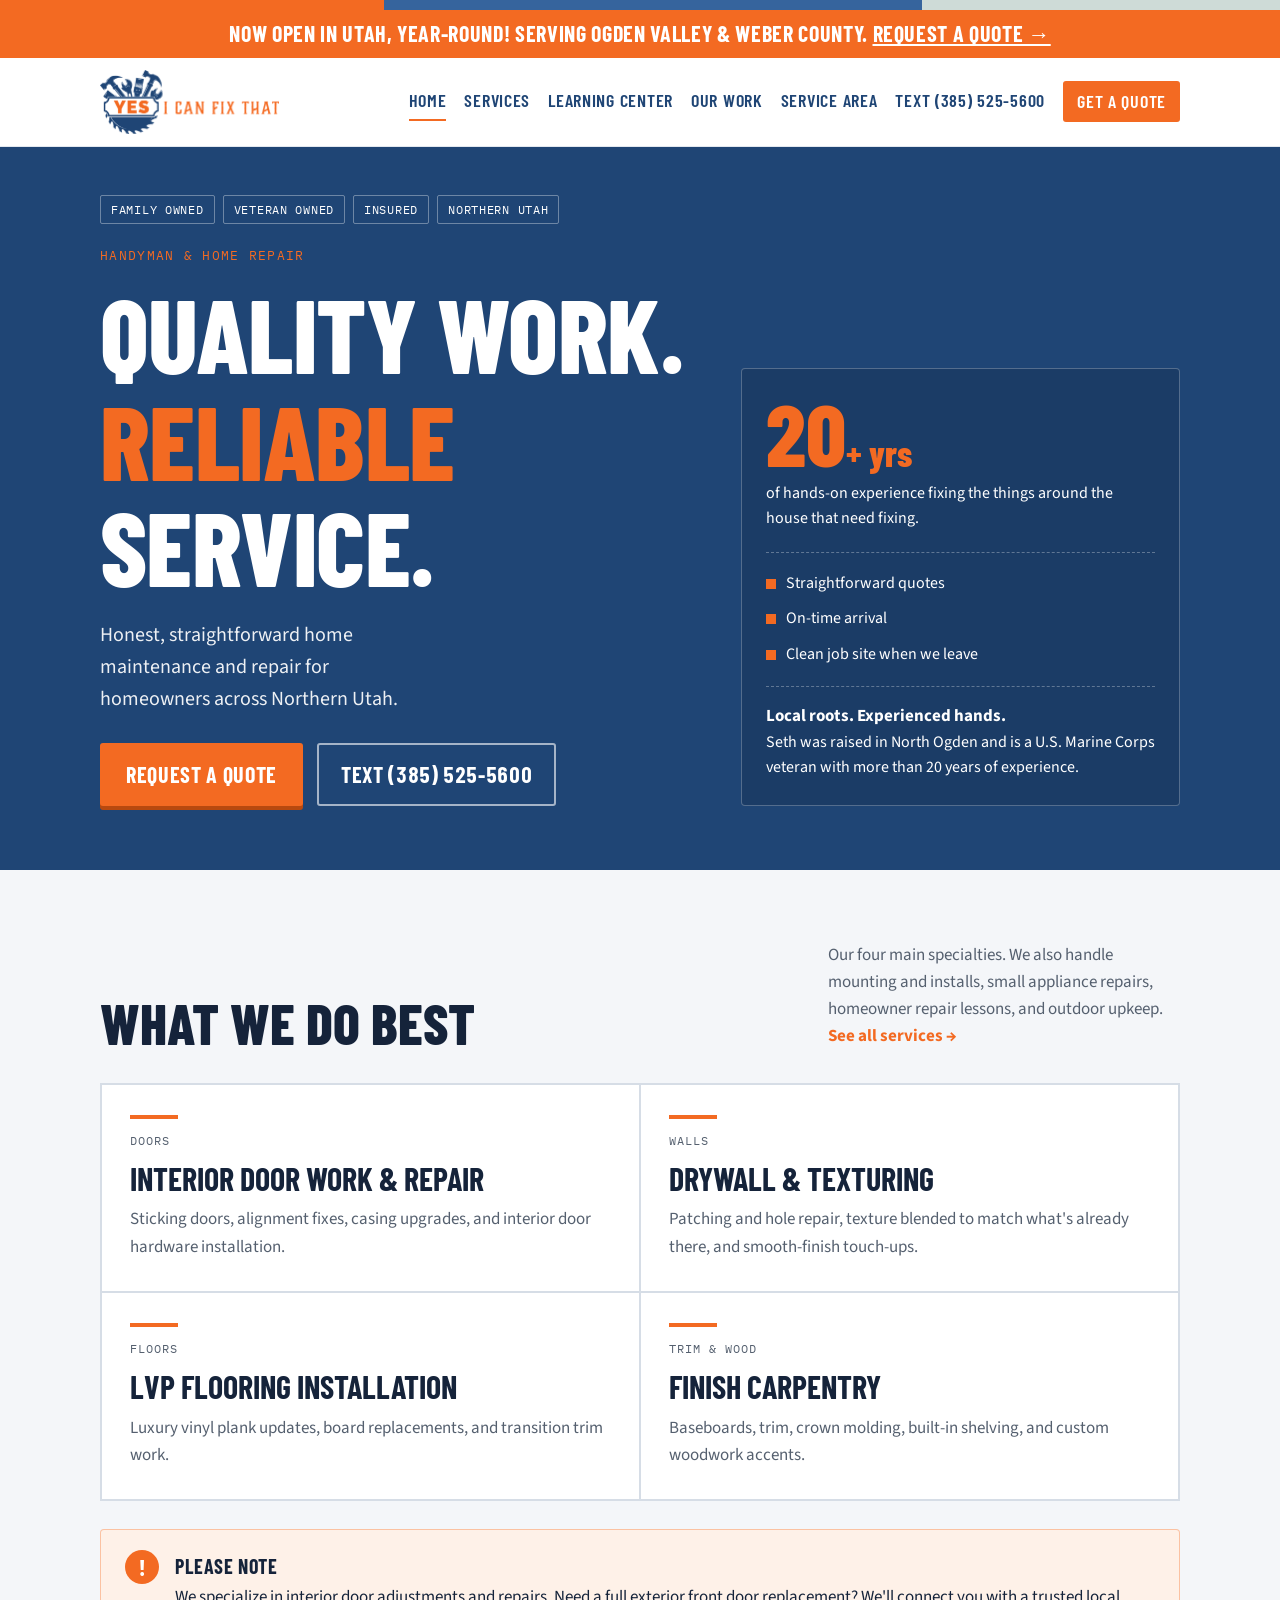
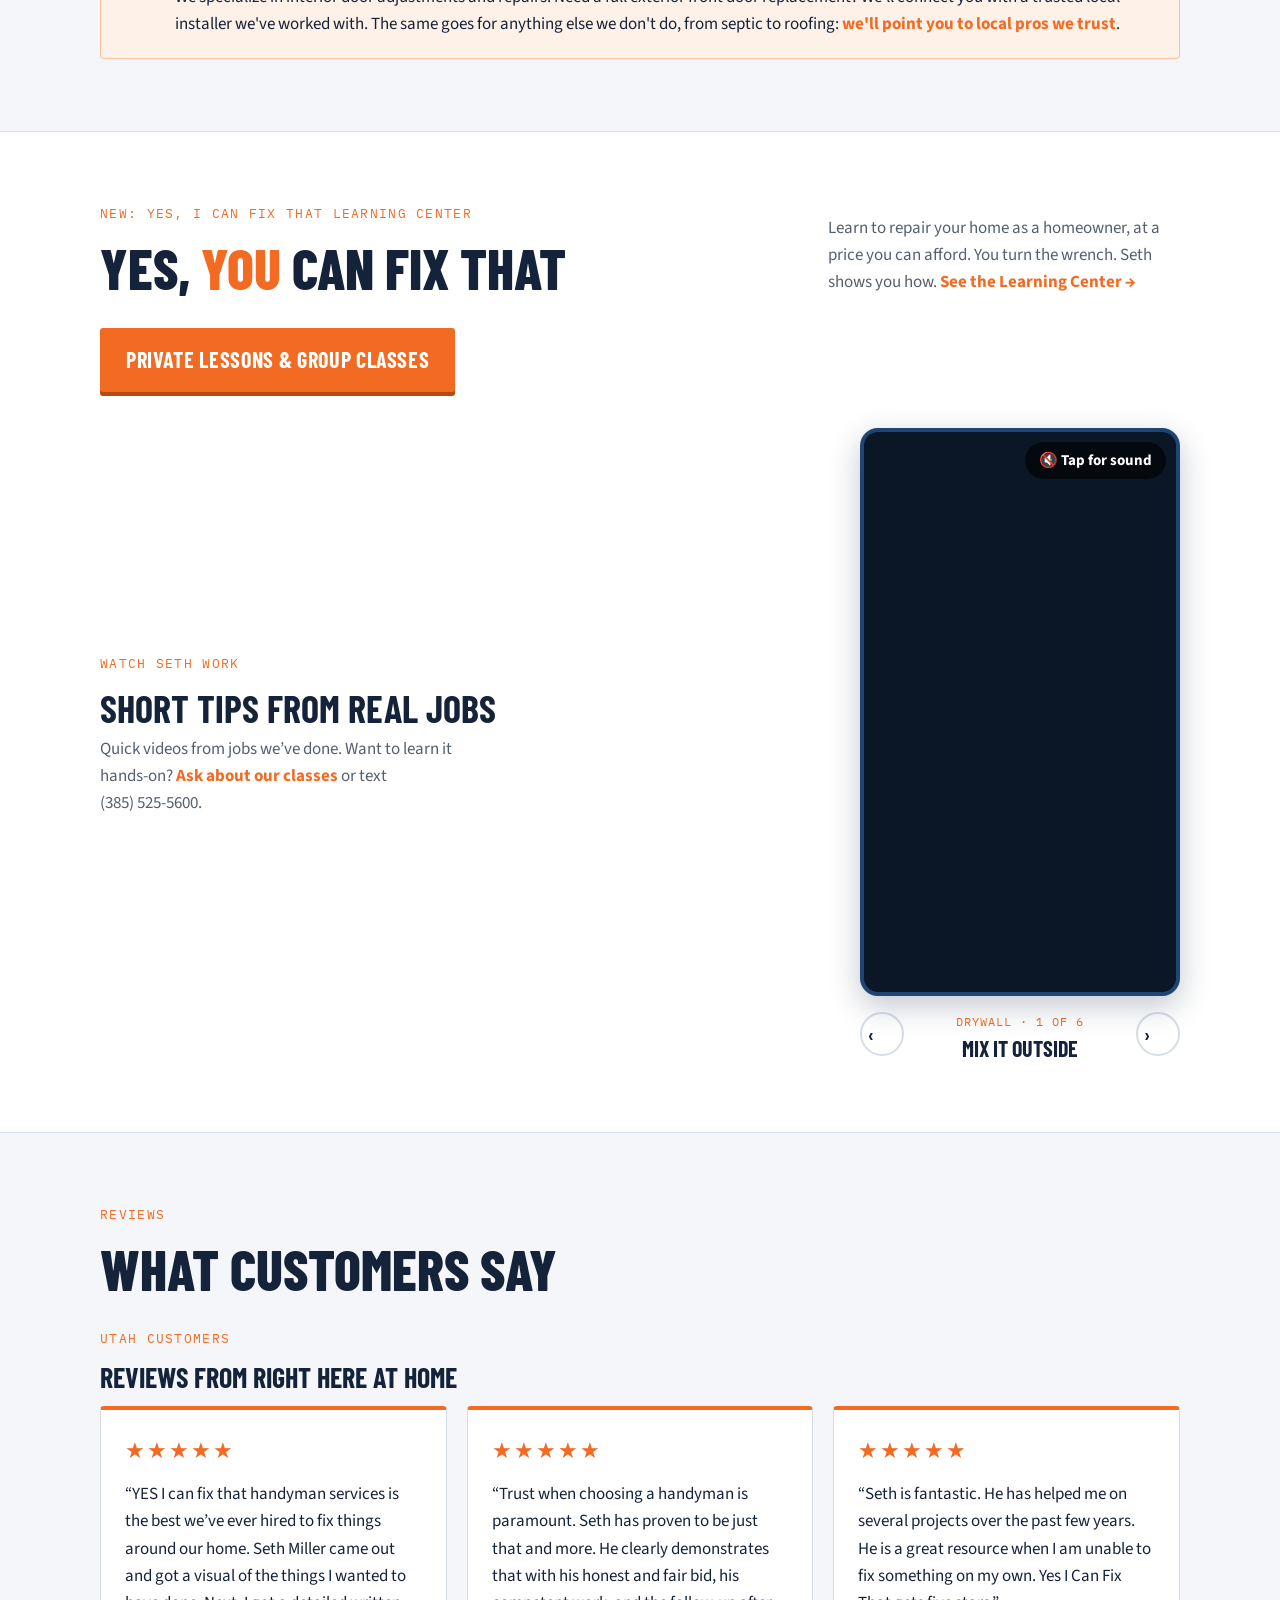
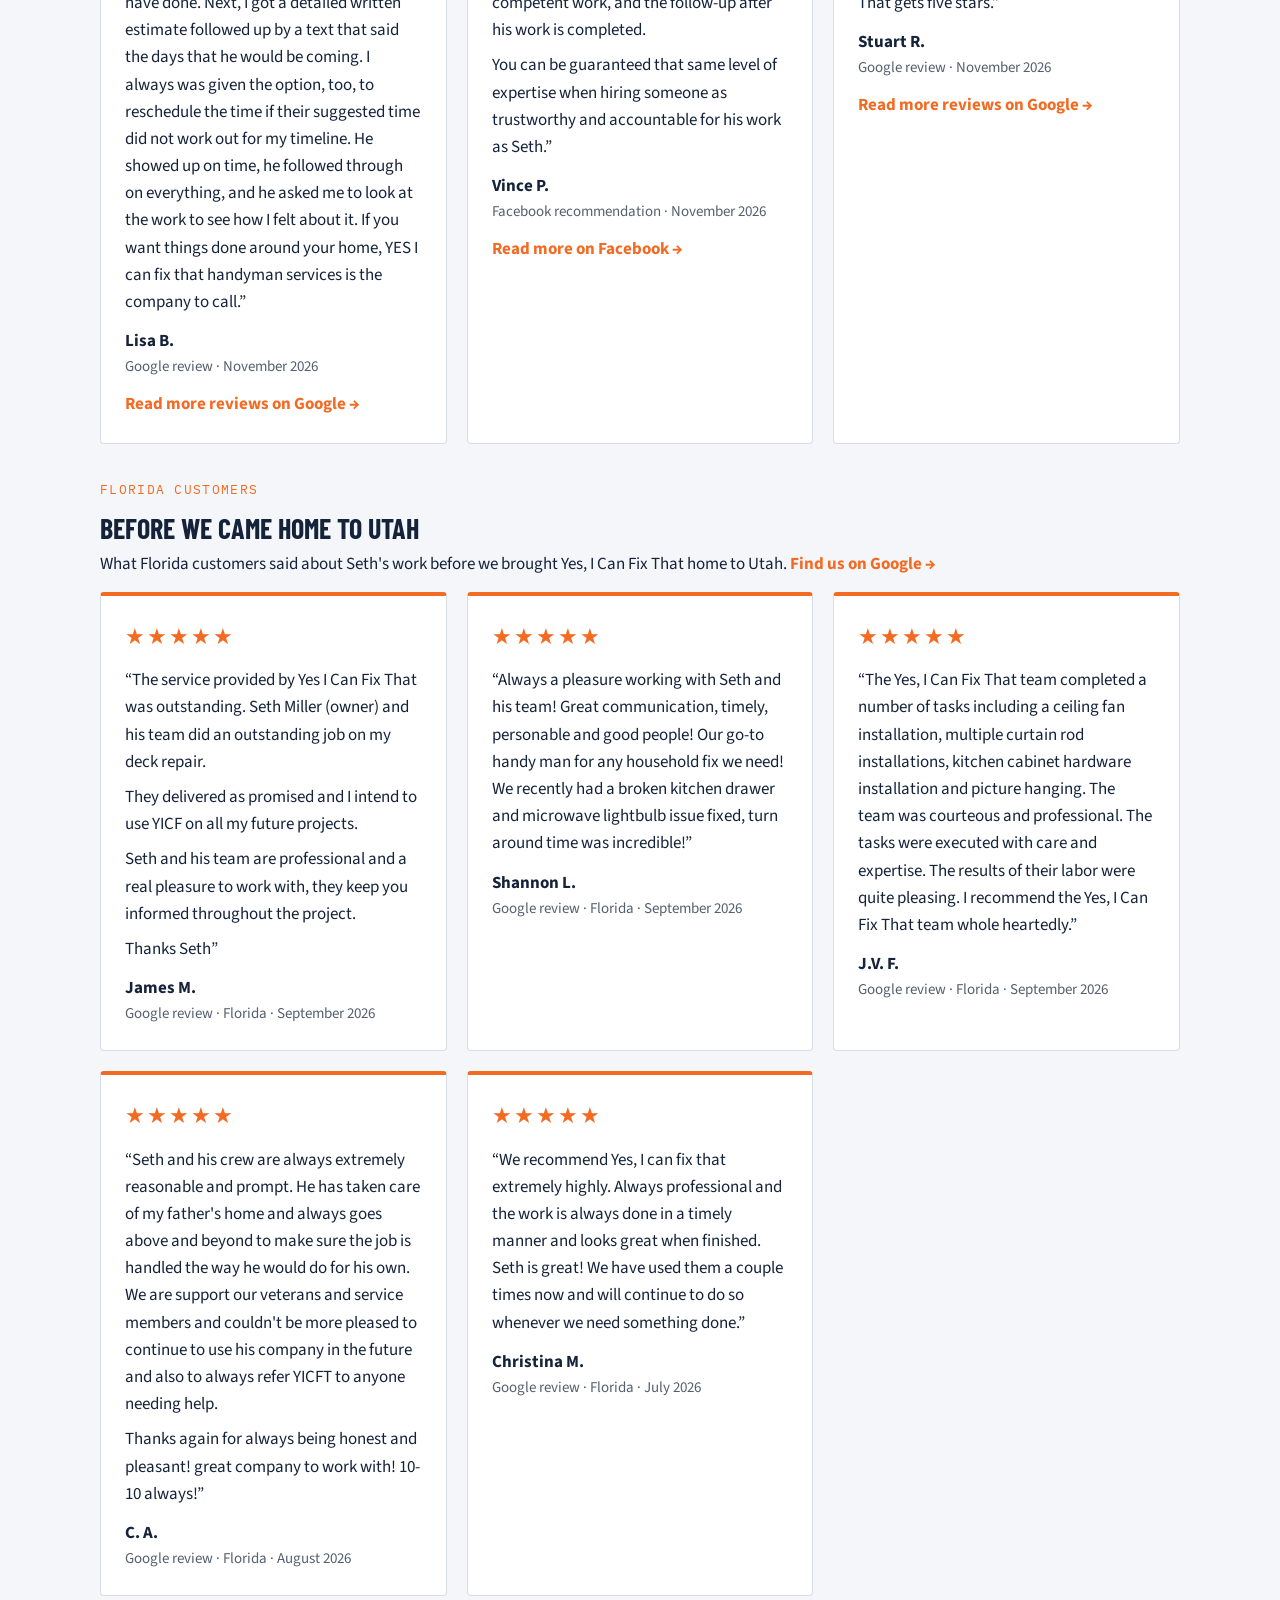
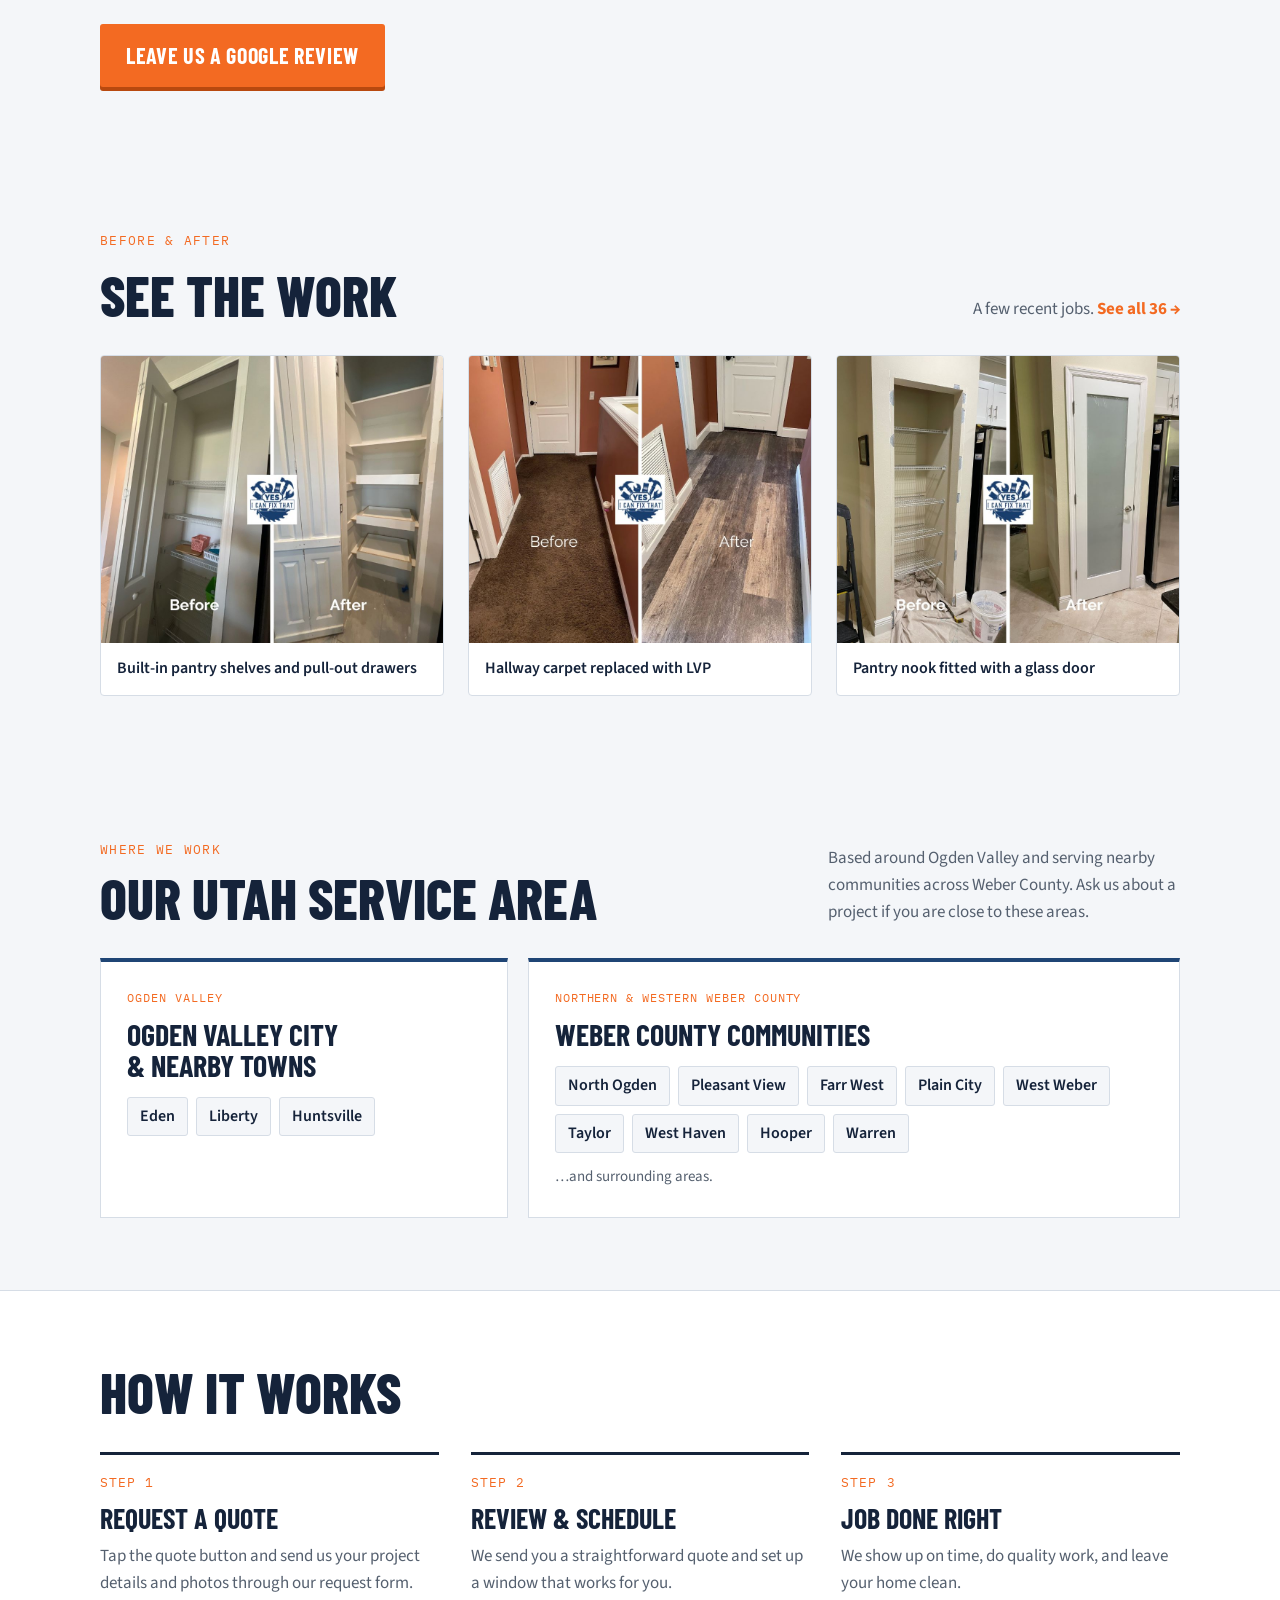
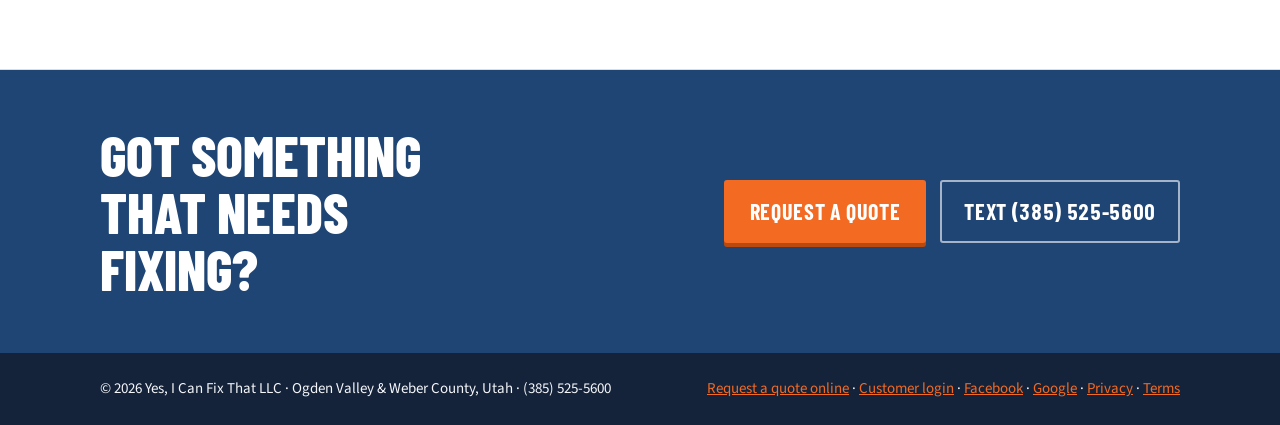
==== commit 48a0240f: "Add files via upload" ====
--- a/index.html
+++ b/index.html
@@ -155,7 +155,7 @@
         <h2>What customers say</h2>
       </div>
     </div>
-    <div id="utahReviews" style="margin-top:8px"><div class="eyebrow">Utah customers</div><h3 style="font-size:28px;text-transform:uppercase;margin:4px 0 14px">Reviews from right here at home</h3><div class="reviews" id="utahReviewList"><article class="review"><div class="stars" role="img" aria-label="5 out of 5 stars">&#9733;&#9733;&#9733;&#9733;&#9733;</div><blockquote><p>&ldquo;YES I can fix that handyman services is the best we&rsquo;ve ever hired to fix things around our home. Seth Miller came out and got a visual of the things I wanted to have done. Next, I got a detailed written estimate followed up by a text that said the days that he would be coming. I always was given the option, too, to reschedule the time if their suggested time did not work out for my timeline. He showed up on time, he followed through on everything, and he asked me to look at the work to see how I felt about it. If you want things done around your home, YES I can fix that handyman services is the company to call.&rquod;</p></blockquote><div class="who">Lisa B.<span>Google review &middot; November 2026</span></div><a class="text-link" style="white-space:normal" href="https://share.google/11J3XdHZNQQ4M2LdC" target="_blank" rel="noopener">Read more reviews on Google &rarr;</a></article><article class="review"><div class="stars" role="img" aria-label="5 out of 5 stars">&#9733;&#9733;&#9733;&#9733;&#9733;</div><blockquote><p>&ldquo;Trust when choosing a handyman is paramount. Seth has proven to be just that and more. He clearly demonstrates that with his honest and fair bid, his competent work, and the follow-up after his work is completed.</p><p>You can be guaranteed that same level of expertise when hiring someone as trustworthy and accountable for his work as Seth.&rquod;</p></blockquote><div class="who">Vince P.<span>Facebook recommendation &middot; November 2026</span></div><a class="text-link" style="white-space:normal" href="https://www.facebook.com/profile.php?id=61595063423377&amp;sk=reviews" target="_blank" rel="noopener">Read more on Facebook &rarr;</a></article><article class="review"><div class="stars" role="img" aria-label="5 out of 5 stars">&#9733;&#9733;&#9733;&#9733;&#9733;</div><blockquote><p>&ldquo;Seth is fantastic. He has helped me on several projects over the past few years. He is a great resource when I am unable to fix something on my own. Yes I Can Fix That gets five stars.&rquod;</p></blockquote><div class="who">Stuart R.<span>Google review &middot; November 2026</span></div><a class="text-link" style="white-space:normal" href="https://share.google/11J3XdHZNQQ4M2LdC" target="_blank" rel="noopener">Read more reviews on Google &rarr;</a></article></div></div>
+    <div id="utahReviews" style="margin-top:8px"><div class="eyebrow">Utah customers</div><h3 style="font-size:28px;text-transform:uppercase;margin:4px 0 14px">Reviews from right here at home</h3><div class="reviews" id="utahReviewList"><article class="review"><div class="stars" role="img" aria-label="5 out of 5 stars">&#9733;&#9733;&#9733;&#9733;&#9733;</div><blockquote><p>&ldquo;YES I can fix that handyman services is the best we&rsquo;ve ever hired to fix things around our home. Seth Miller came out and got a visual of the things I wanted to have done. Next, I got a detailed written estimate followed up by a text that said the days that he would be coming. I always was given the option, too, to reschedule the time if their suggested time did not work out for my timeline. He showed up on time, he followed through on everything, and he asked me to look at the work to see how I felt about it. If you want things done around your home, YES I can fix that handyman services is the company to call.&rdquo;</p></blockquote><div class="who">Lisa B.<span>Google review &middot; November 2026</span></div><a class="text-link" style="white-space:normal" href="https://share.google/11J3XdHZNQQ4M2LdC" target="_blank" rel="noopener">Read more reviews on Google &rarr;</a></article><article class="review"><div class="stars" role="img" aria-label="5 out of 5 stars">&#9733;&#9733;&#9733;&#9733;&#9733;</div><blockquote><p>&ldquo;Trust when choosing a handyman is paramount. Seth has proven to be just that and more. He clearly demonstrates that with his honest and fair bid, his competent work, and the follow-up after his work is completed.</p><p>You can be guaranteed that same level of expertise when hiring someone as trustworthy and accountable for his work as Seth.&rdquo;</p></blockquote><div class="who">Vince P.<span>Facebook recommendation &middot; November 2026</span></div><a class="text-link" style="white-space:normal" href="https://www.facebook.com/profile.php?id=61595063423377&amp;sk=reviews" target="_blank" rel="noopener">Read more on Facebook &rarr;</a></article><article class="review"><div class="stars" role="img" aria-label="5 out of 5 stars">&#9733;&#9733;&#9733;&#9733;&#9733;</div><blockquote><p>&ldquo;Seth is fantastic. He has helped me on several projects over the past few years. He is a great resource when I am unable to fix something on my own. Yes I Can Fix That gets five stars.&rdquo;</p></blockquote><div class="who">Stuart R.<span>Google review &middot; November 2026</span></div><a class="text-link" style="white-space:normal" href="https://share.google/11J3XdHZNQQ4M2LdC" target="_blank" rel="noopener">Read more reviews on Google &rarr;</a></article></div></div>
     <div style="margin-top:36px"><div class="eyebrow">Florida customers</div><h3 style="font-size:28px;text-transform:uppercase;margin:4px 0 8px">Before we came home to Utah</h3><p style="margin:0 0 14px">What Florida customers said about Seth's work before we brought Yes, I Can Fix That home to Utah. <a class="text-link" style="white-space:normal" href="https://share.google/11J3XdHZNQQ4M2LdC" target="_blank" rel="noopener">Find us on Google &rarr;</a></p></div>
     <div class="reviews">
       <article class="review">
